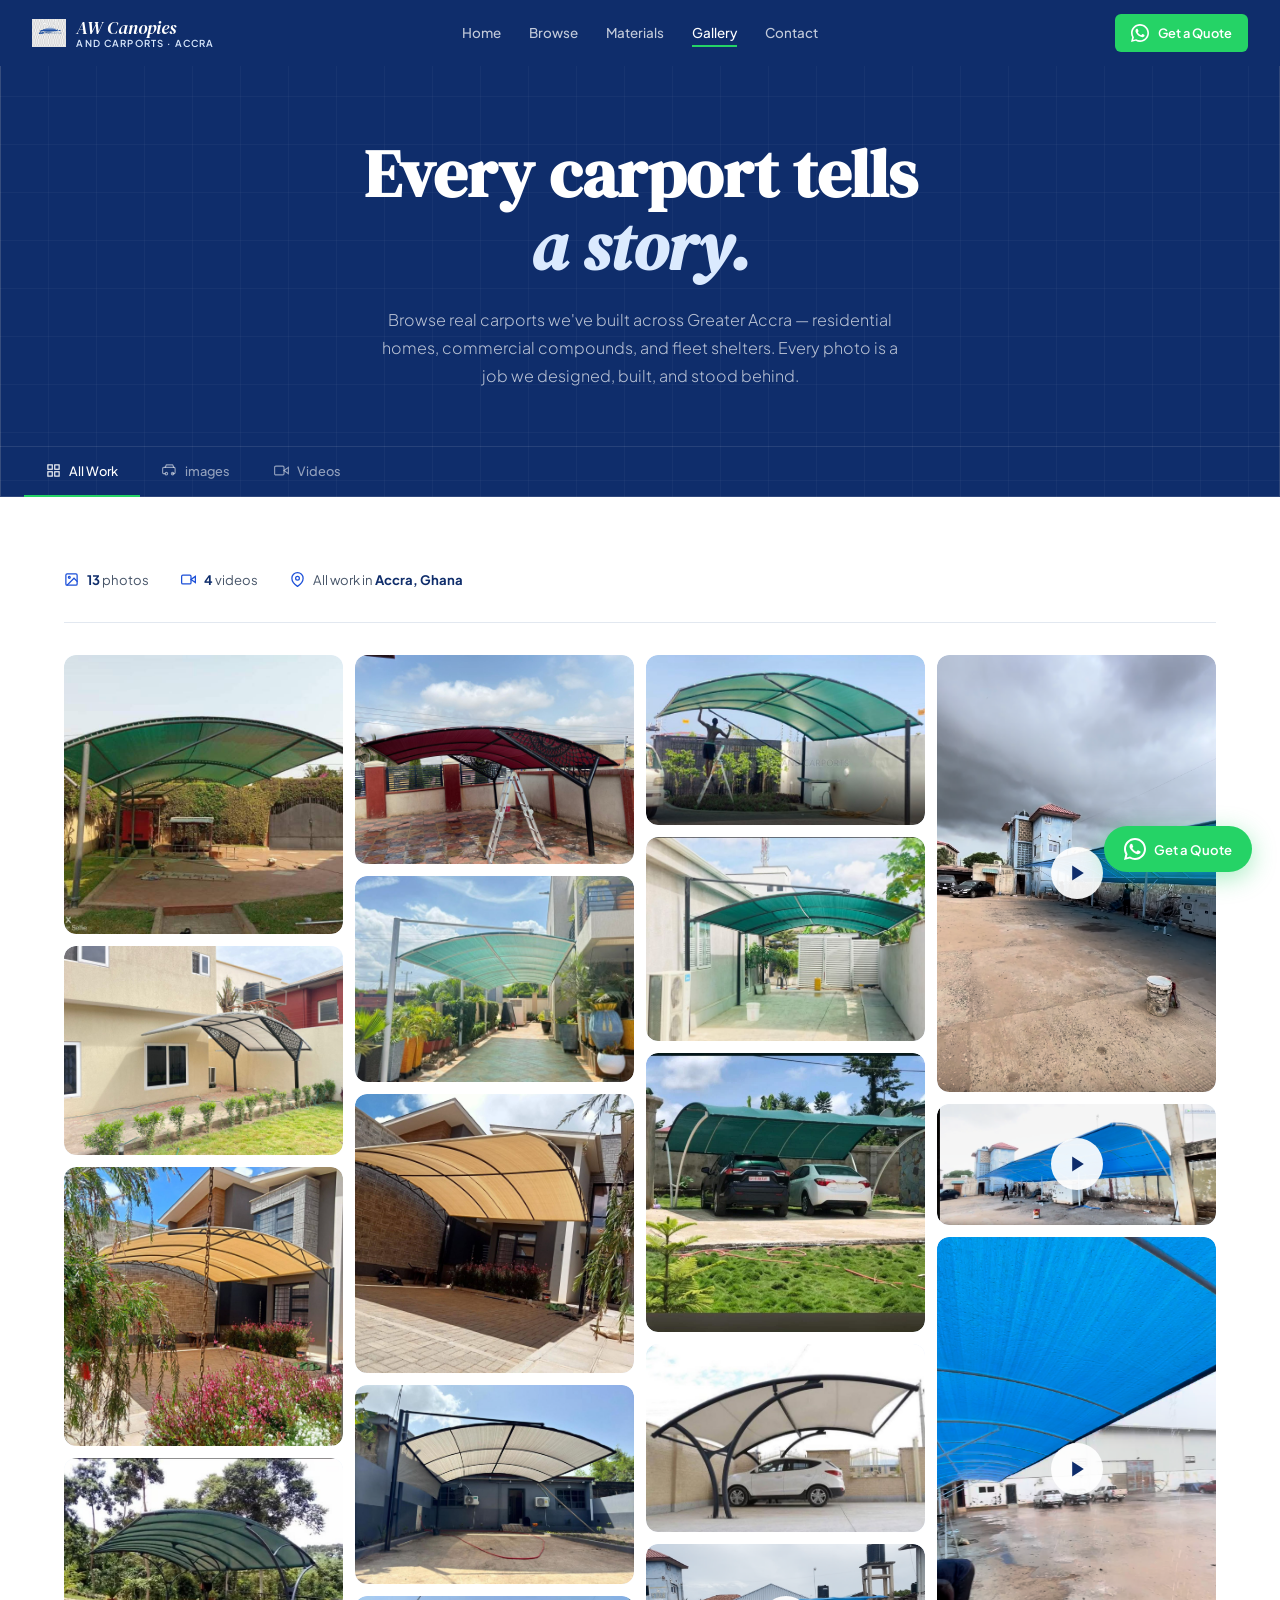
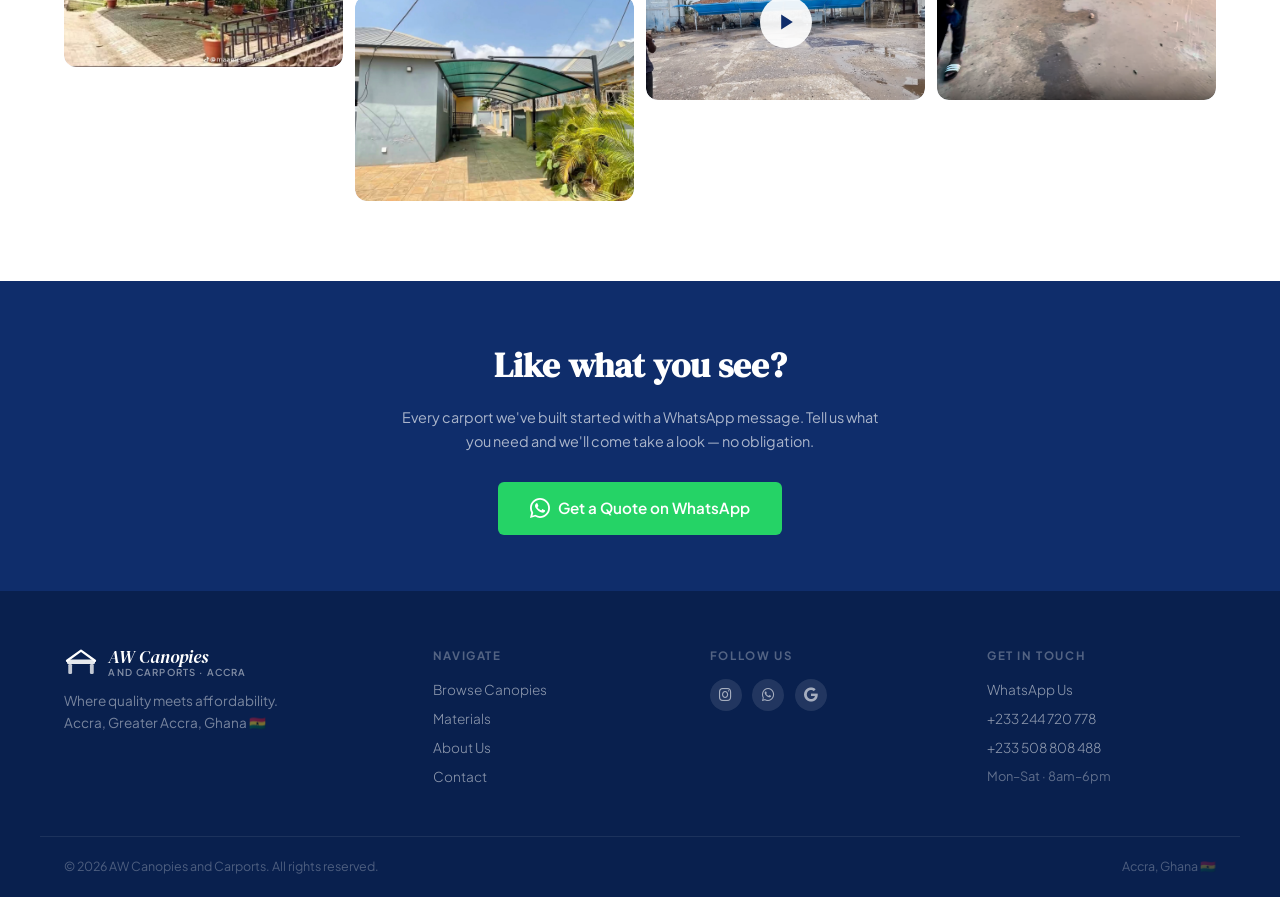
==== gallery.html @ a44bf331 "complete" ====
<!DOCTYPE html>
<html lang="en">
<head>
  <meta charset="UTF-8"/>
  <meta name="viewport" content="width=device-width, initial-scale=1.0"/>
  <title>Our Work — Bigman Carport Gallery | Accra, Ghana</title>
  <meta name="description" content="See carports we've built across Accra and Greater Accra. Photos and videos of our work — residential, commercial, single to fleet."/>
  <link rel="preconnect" href="https://fonts.googleapis.com"/>
  <link href="https://fonts.googleapis.com/css2?family=DM+Serif+Display:ital@0;1&family=Plus+Jakarta+Sans:wght@300;400;500;600;700&display=swap" rel="stylesheet"/>
  <link rel="stylesheet" href="gallery.css"/>
  <link rel="stylesheet" href="style.css"/>
  <link rel="stylesheet" href="https://cdnjs.cloudflare.com/ajax/libs/font-awesome/6.4.0/css/all.min.css"/>
</head>
<body>

<!-- ====================================================
  HERO
===================================================== -->
<header class="site-header" id="siteHeader">
  <!-- Full-width inner — no container class so nav can be truly centred -->
  <div class="header-inner">

    <!-- LEFT: Logo -->
    <a href="index.html" class="logo">
      <img class="logo-mark" src="images/logo.png" alt="AW Canopies and Carports">
      <div class="logo-words">
        <span class="logo-big">AW Canopies</span>
        <span class="logo-small">and Carports · Accra</span>
      </div>
    </a>

    <!-- CENTER: Nav links -->
    <nav class="main-nav" id="mainNav">
      <a href="index.html">Home</a>
      <a href="index.html#browse">Browse</a>
      <a href="index.html#materials">Materials</a>
      <a href="gallery.html" class="active">Gallery</a>
      <a href="index.html#contact">Contact</a>
    </nav>

    <!-- RIGHT: WhatsApp CTA + hamburger -->
    <div class="header-right">
      <a class="wa-btn wa-btn--sm"
         href="https://wa.me/233244720778?text=Hi%2C+I%27m+interested+in+a+canopy+or+carport.+Can+you+help+me+with+a+quote%3F"
         target="_blank" rel="noopener">
        <svg viewBox="0 0 24 24" fill="currentColor"><path d="M17.472 14.382c-.297-.149-1.758-.867-2.03-.967-.273-.099-.471-.148-.67.15-.197.297-.767.966-.94 1.164-.173.199-.347.223-.644.075-.297-.15-1.255-.463-2.39-1.475-.883-.788-1.48-1.761-1.653-2.059-.173-.297-.018-.458.13-.606.134-.133.298-.347.446-.52.149-.174.198-.298.298-.497.099-.198.05-.371-.025-.52-.075-.149-.669-1.612-.916-2.207-.242-.579-.487-.5-.669-.51-.173-.008-.371-.01-.57-.01-.198 0-.52.074-.792.372-.272.297-1.04 1.016-1.04 2.479 0 1.462 1.065 2.875 1.213 3.074.149.198 2.096 3.2 5.077 4.487.709.306 1.262.489 1.694.625.712.227 1.36.195 1.871.118.571-.085 1.758-.719 2.006-1.413.248-.694.248-1.289.173-1.413-.074-.124-.272-.198-.57-.347z"/><path d="M11.999 0C5.373 0 0 5.373 0 12c0 2.116.553 4.103 1.519 5.831L.017 23.949l6.256-1.641A11.945 11.945 0 0012 24c6.627 0 12-5.373 12-12S18.627 0 11.999 0zm.001 21.818a9.823 9.823 0 01-5.011-1.369l-.36-.214-3.714.975.99-3.617-.234-.371A9.818 9.818 0 012.182 12c0-5.418 4.4-9.818 9.818-9.818 5.419 0 9.818 4.4 9.818 9.818 0 5.419-4.399 9.818-9.818 9.818z"/></svg>
        Get a Quote
      </a>
      <button class="hamburger" id="hamburger" aria-label="Menu">
        <span></span><span></span><span></span>
      </button>
    </div>
  </div>

  <!-- Mobile nav drawer -->
  <nav class="mobile-nav" id="mobileNav">
    <a href="index.html">Home</a>
    <a href="index.html#browse">Browse</a>
    <a href="index.html#materials">Materials</a>
    <a href="gallery.html">Gallery</a>
    <a href="index.html#contact">Contact</a>
  </nav>
</header>

<!-- MOBILE NAV -->
<nav class="mobile-nav" id="mobileNav">
  <a href="index.html">Home</a>
  <a href="index.html#browse">Browse Carports</a>
  <a href="index.html#materials">Materials</a>
  <a href="gallery.html" class="active">Gallery</a>
  <a href="index.html#contact">Contact</a>
</nav>

<!-- ── HERO ── -->
<section class="gallery-hero">
  <div class="hero-bg-img">
    <img src="https://images.unsplash.com/photo-1471174107790-a2ac65dbf9e2?w=1600&q=60" alt="" aria-hidden="true" loading="eager"/>
  </div>
  <div class="hero-bg-grid"></div>
  <div class="hero-content">
    <h1 class="hero-title">Every carport tells<br/><em>a story.</em></h1>
    <p class="hero-sub">Browse real carports we've built across Greater Accra — residential homes, commercial compounds, and fleet shelters. Every photo is a job we designed, built, and stood behind.</p>
  </div>

  <!-- Category filter tabs -->
  <div class="category-bar">
    <div class="category-bar-inner">
      <button class="cat-btn active" data-cat="all">
        <svg viewBox="0 0 24 24" fill="none" stroke="currentColor" stroke-width="1.8" stroke-linecap="round"><rect x="3" y="3" width="7" height="7"/><rect x="14" y="3" width="7" height="7"/><rect x="3" y="14" width="7" height="7"/><rect x="14" y="14" width="7" height="7"/></svg>
        All Work
      </button>
      <button class="cat-btn" data-cat="images">
        <svg viewBox="0 0 24 24" fill="none" stroke="currentColor" stroke-width="1.8" stroke-linecap="round"><path d="M5 17H3a2 2 0 01-2-2V9a2 2 0 012-2h16a2 2 0 012 2v6a2 2 0 01-2 2h-2"/><circle cx="7" cy="17" r="2"/><circle cx="17" cy="17" r="2"/><path d="M5 7l2-4h10l2 4"/></svg>
        images
      </button>
      <button class="cat-btn" data-cat="video">
        <svg viewBox="0 0 24 24" fill="none" stroke="currentColor" stroke-width="1.8" stroke-linecap="round"><polygon points="23 7 16 12 23 17 23 7"/><rect x="1" y="5" width="15" height="14" rx="2"/></svg>
        Videos
      </button>
      
    </div>
  </div>
</section>

<!-- ── GALLERY SECTION ── -->
<section class="gallery-section">
  <div class="container">

    <div class="gallery-stats">
      <div class="gstat">
        <svg viewBox="0 0 24 24" fill="none" stroke="currentColor" stroke-width="2" stroke-linecap="round"><rect x="3" y="3" width="18" height="18" rx="2"/><circle cx="8.5" cy="8.5" r="1.5"/><polyline points="21 15 16 10 5 21"/></svg>
        <span><strong id="photoCount">0</strong> photos</span>
      </div>
      <div class="gstat">
        <svg viewBox="0 0 24 24" fill="none" stroke="currentColor" stroke-width="2" stroke-linecap="round"><polygon points="23 7 16 12 23 17 23 7"/><rect x="1" y="5" width="15" height="14" rx="2"/></svg>
        <span><strong id="videoCount">0</strong> videos</span>
      </div>
      <div class="gstat">
        <svg viewBox="0 0 24 24" fill="none" stroke="currentColor" stroke-width="2" stroke-linecap="round"><path d="M21 10c0 7-9 13-9 13s-9-6-9-13a9 9 0 0118 0z"/><circle cx="12" cy="10" r="3"/></svg>
        <span>All work in <strong>Accra, Ghana</strong></span>
      </div>
      <span id="filterLabel" class="filter-label"></span>
    </div>

    <!-- MASONRY GRID -->
    <div class="masonry-grid" id="masonryGrid"></div>

    <!-- Empty state -->
    <div class="upload-placeholder" id="emptyState">
      <svg viewBox="0 0 64 64" fill="none"><rect x="8" y="12" width="48" height="40" rx="6" stroke="currentColor" stroke-width="2.5"/><circle cx="22" cy="26" r="4" stroke="currentColor" stroke-width="2"/><path d="M8 44l12-10 8 7 8-8 20 16" stroke="currentColor" stroke-width="2.5" stroke-linecap="round" stroke-linejoin="round"/></svg>
      <h3>No items in this category yet</h3>
      <p>Photos and videos will appear here once uploaded. Contact us on WhatsApp to see more of our work.</p>
      <a class="wa-btn" href="https://wa.me/233000000000" target="_blank">Chat on WhatsApp</a>
    </div>

  </div>
</section>

<!-- ── CTA ── -->
<div class="gallery-cta">
  <h2>Like what you see?</h2>
  <p>Every carport we've built started with a WhatsApp message. Tell us what you need and we'll come take a look — no obligation.</p>
  <a class="wa-btn-lg"
     href="https://wa.me/233000000000?text=Hi%2C+I%20saw+your+gallery+and+I%27m+interested+in+a+carport.+Can+you+help%3F"
     target="_blank" rel="noopener">
    <svg viewBox="0 0 24 24" fill="currentColor"><path d="M17.472 14.382c-.297-.149-1.758-.867-2.03-.967-.273-.099-.471-.148-.67.15-.197.297-.767.966-.94 1.164-.173.199-.347.223-.644.075-.297-.15-1.255-.463-2.39-1.475-.883-.788-1.48-1.761-1.653-2.059-.173-.297-.018-.458.13-.606.134-.133.298-.347.446-.52.149-.174.198-.298.298-.497.099-.198.05-.371-.025-.52-.075-.149-.669-1.612-.916-2.207-.242-.579-.487-.5-.669-.51-.173-.008-.371-.01-.57-.01-.198 0-.52.074-.792.372-.272.297-1.04 1.016-1.04 2.479 0 1.462 1.065 2.875 1.213 3.074.149.198 2.096 3.2 5.077 4.487.709.306 1.262.489 1.694.625.712.227 1.36.195 1.871.118.571-.085 1.758-.719 2.006-1.413.248-.694.248-1.289.173-1.413-.074-.124-.272-.198-.57-.347z"/><path d="M11.999 0C5.373 0 0 5.373 0 12c0 2.116.553 4.103 1.519 5.831L.017 23.949l6.256-1.641A11.945 11.945 0 0012 24c6.627 0 12-5.373 12-12S18.627 0 11.999 0zm.001 21.818a9.823 9.823 0 01-5.011-1.369l-.36-.214-3.714.975.99-3.617-.234-.371A9.818 9.818 0 012.182 12c0-5.418 4.4-9.818 9.818-9.818 5.419 0 9.818 4.4 9.818 9.818 0 5.419-4.399 9.818-9.818 9.818z"/></svg>
    Get a Quote on WhatsApp
  </a>
</div>

<!-- ====================================================
  FOOTER
===================================================== -->
<footer class="site-footer">
  <div class="container footer-grid">
    <div class="footer-brand">
      <a href="#" class="logo logo--footer">
        <svg class="logo-mark" viewBox="0 0 52 44" fill="none">
          <path d="M4 20L26 4L48 20" stroke="white" stroke-width="3.5" stroke-linecap="round" stroke-linejoin="round"/>
          <rect x="4" y="18" width="44" height="7" rx="2" fill="white" opacity="0.9"/>
          <rect x="6" y="25" width="6" height="16" rx="2" fill="white" opacity="0.75"/>
          <rect x="40" y="25" width="6" height="16" rx="2" fill="white" opacity="0.75"/>
        </svg>
        <div class="logo-words"><span class="logo-big">AW Canopies</span><span class="logo-small">and Carports · Accra</span></div>
      </a>
      <p>Where quality meets affordability.<br/>Accra, Greater Accra, Ghana 🇬🇭</p>
    </div>
    <div class="footer-links">
      <h4>Navigate</h4>
      <a href="index.html#browse">Browse Canopies</a>
      <a href="index.html#materials">Materials</a>
      <a href="index.html#about">About Us</a>
      <a href="index.html#contact">Contact</a>
    </div>
    <div class="footer-links">
      <h4>Follow Us</h4>
      <div class="social-icons">
        <a href="https://www.instagram.com/aw_carports_canopies" target="_blank" title="Instagram"><i class="fab fa-instagram"></i></a>
        <a href="https://wa.me/233244720778" target="_blank" title="WhatsApp"><i class="fab fa-whatsapp"></i></a>
        <a href="https://www.google.com/search?q=AW+Canopies+and+Carports" target="_blank" title="Google Listings"><i class="fab fa-google"></i></a>
      </div>
    </div>
    <div class="footer-links">
      <h4>Get In Touch</h4>
      <a href="https://wa.me/233244720778" target="_blank">WhatsApp Us</a>
      <a href="tel:+233244720778">+233 244 720 778</a>
      <a href="tel:+233508808488">+233 508 808 488</a>
      <span style="color:rgba(255,255,255,.35);font-size:.8rem;">Mon–Sat · 8am–6pm</span>
    </div>
  </div>
  <div class="footer-bottom">
    <div class="container">
      <span>&copy; <span id="fyear"></span> AW Canopies and Carports. All rights reserved.</span>
      <span>Accra, Ghana 🇬🇭</span>
    </div>
  </div>
</footer>

<!-- ── FLOATING WA ── -->
<a class="float-wa"
   href="https://wa.me/233000000000?text=Hi%2C+I%27m+interested+in+a+carport.+Can+you+help+me+with+a+quote%3F"
   target="_blank" rel="noopener" aria-label="Chat on WhatsApp">
  <svg viewBox="0 0 24 24" fill="currentColor"><path d="M17.472 14.382c-.297-.149-1.758-.867-2.03-.967-.273-.099-.471-.148-.67.15-.197.297-.767.966-.94 1.164-.173.199-.347.223-.644.075-.297-.15-1.255-.463-2.39-1.475-.883-.788-1.48-1.761-1.653-2.059-.173-.297-.018-.458.13-.606.134-.133.298-.347.446-.52.149-.174.198-.298.298-.497.099-.198.05-.371-.025-.52-.075-.149-.669-1.612-.916-2.207-.242-.579-.487-.5-.669-.51-.173-.008-.371-.01-.57-.01-.198 0-.52.074-.792.372-.272.297-1.04 1.016-1.04 2.479 0 1.462 1.065 2.875 1.213 3.074.149.198 2.096 3.2 5.077 4.487.709.306 1.262.489 1.694.625.712.227 1.36.195 1.871.118.571-.085 1.758-.719 2.006-1.413.248-.694.248-1.289.173-1.413-.074-.124-.272-.198-.57-.347z"/><path d="M11.999 0C5.373 0 0 5.373 0 12c0 2.116.553 4.103 1.519 5.831L.017 23.949l6.256-1.641A11.945 11.945 0 0012 24c6.627 0 12-5.373 12-12S18.627 0 11.999 0zm.001 21.818a9.823 9.823 0 01-5.011-1.369l-.36-.214-3.714.975.99-3.617-.234-.371A9.818 9.818 0 012.182 12c0-5.418 4.4-9.818 9.818-9.818 5.419 0 9.818 4.4 9.818 9.818 0 5.419-4.399 9.818-9.818 9.818z"/></svg>
  <span>Get a Quote</span>
</a>

<!-- ── LIGHTBOX ── -->
<div class="lightbox" id="lightbox">
  <button class="lb-close" id="lbClose">✕</button>
  <button class="lb-prev" id="lbPrev"><svg viewBox="0 0 24 24" fill="none" stroke="currentColor" stroke-width="2.5" stroke-linecap="round"><polyline points="15 18 9 12 15 6"/></svg></button>
  <button class="lb-next" id="lbNext"><svg viewBox="0 0 24 24" fill="none" stroke="currentColor" stroke-width="2.5" stroke-linecap="round"><polyline points="9 18 15 12 9 6"/></svg></button>
  <div class="lb-inner">
    <img class="lb-media" id="lbImg" src="" alt="" style="display:none;"/>
    <video class="lb-media" id="lbVideo" controls playsinline preload="metadata" crossorigin="anonymous" style="display:none; width: 100%; height: auto; max-height: 80vh;"></video>
  </div>
  <div class="lb-caption" id="lbCaption"></div>
  <div class="lb-counter" id="lbCounter"></div>
</div>

<script src="gallery.js"></script>
</body>
</html>
---- gallery.css ----
/* ── HERO ── */
  .gallery-hero {
    position: relative; padding-top: 66px;
    background: var(--navy); overflow: hidden;
  }
  .hero-bg-img {
    position: absolute; inset: 0;
  }
  .hero-bg-img img { width: 100%; height: 100%; object-fit: cover; opacity: .18; }
  .hero-bg-grid {
    position: absolute; inset: 0;
    background-image: linear-gradient(rgba(255,255,255,.03) 1px, transparent 1px),
      linear-gradient(90deg, rgba(255,255,255,.03) 1px, transparent 1px);
    background-size: 48px 48px;
  }
  .hero-content {
    position: relative; z-index: 1;
    padding: 4.5rem 1.5rem 3.5rem;
    max-width: 1280px; margin: 0 auto;
    display: flex; flex-direction: column; align-items: center;
    text-align: center; gap: 1rem;
  }
  .hero-badge {
    display: inline-flex; align-items: center; gap: .4rem;
    font-size: .75rem; font-weight: 500; color: rgba(255,255,255,.75);
    background: rgba(255,255,255,.1); border: 1px solid rgba(255,255,255,.2);
    padding: .32rem .85rem; border-radius: 20px;
  }
  .hero-title {
    font-family: 'DM Serif Display', serif;
    font-size: clamp(2.2rem, 5vw, 3.8rem); color: #fff; line-height: 1.1;
  }
  .hero-title em { font-style: italic; color: var(--sky); }
  .hero-sub { font-size: 1rem; font-weight: 300; color: rgba(255,255,255,.7); max-width: 520px; line-height: 1.75; }

  /* Category tab bar */
  .category-bar {
    position: relative; z-index: 1;
    border-top: 1px solid rgba(255,255,255,.1);
    overflow-x: auto; scrollbar-width: none;
  }
  .category-bar::-webkit-scrollbar { display: none; }
  .category-bar-inner {
    max-width: 1280px; margin: 0 auto; padding: 0 1.5rem;
    display: flex; align-items: center; gap: 0;
    min-width: max-content;
  }
  .cat-btn {
    display: flex; align-items: center; gap: .45rem;
    padding: 1rem 1.4rem; font-size: .8rem; font-weight: 500;
    color: rgba(255,255,255,.55); background: none; border: none;
    border-bottom: 2px solid transparent;
    white-space: nowrap; transition: all .2s;
  }
  .cat-btn svg { width: 15px; height: 15px; flex-shrink: 0; }
  .cat-btn:hover { color: rgba(255,255,255,.85); }
  .cat-btn.active { color: #fff; border-bottom-color: var(--wa); }

  /* ── GALLERY SECTION ── */
  .gallery-section { padding: 3rem 0 5rem; }

  /* Stats row */
  .gallery-stats {
    display: flex; align-items: center; gap: 2rem;
    padding: 1.5rem 0 2rem; border-bottom: 1px solid var(--bdr);
    margin-bottom: 2rem; flex-wrap: wrap;
  }
  .gstat { display: flex; align-items: center; gap: .5rem; font-size: .82rem; color: var(--mid); }
  .gstat svg { width: 15px; height: 15px; flex-shrink: 0; color: var(--blue); }
  .gstat strong { font-weight: 700; color: var(--navy); }

  /* Upload / empty message (client placeholder) */
  .upload-placeholder {
    display: none; /* hidden by default — shown if no items in a category */
    flex-direction: column; align-items: center; text-align: center;
    padding: 4rem 2rem; gap: 1rem;
  }
  .upload-placeholder.visible { display: flex; }
  .upload-placeholder svg { width: 64px; height: 64px; color: var(--sky); }
  .upload-placeholder h3 { font-family: 'DM Serif Display', serif; font-size: 1.4rem; color: var(--navy); }
  .upload-placeholder p { font-size: .9rem; color: var(--mid); max-width: 360px; line-height: 1.7; }

  /* ── MASONRY GRID ── */
  .masonry-grid {
    columns: 4; column-gap: 12px;
    transition: all .3s;
  }
  .masonry-item {
    break-inside: avoid; margin-bottom: 12px;
    position: relative; overflow: hidden;
    border-radius: var(--r12);
    cursor: pointer;
    background: var(--skylt);
  }
  .masonry-item img, .masonry-item video {
    width: 100%; height: auto; display: block;
    transition: transform .5s cubic-bezier(.4,0,.2,1);
  }
  .masonry-item:hover img, .masonry-item:hover video { transform: scale(1.04); }

  /* Item overlay */
  .item-overlay {
    position: absolute; inset: 0;
    background: linear-gradient(to top, rgba(15,45,107,.75) 0%, transparent 50%);
    opacity: 0; transition: opacity .3s;
    display: flex; align-items: flex-end; padding: 1rem;
  }
  .masonry-item:hover .item-overlay { opacity: 1; }
  .item-meta { display: flex; flex-direction: column; gap: .2rem; }
  .item-caption { font-size: .8rem; font-weight: 600; color: #fff; line-height: 1.3; }
  .item-cat-tag {
    display: inline-flex; align-items: center; gap: .3rem;
    font-size: .65rem; font-weight: 600; color: rgba(255,255,255,.8);
    background: rgba(255,255,255,.15); padding: .15rem .5rem; border-radius: 20px;
    width: fit-content;
  }

  /* Video play button */
  .play-btn {
    position: absolute; top: 50%; left: 50%; transform: translate(-50%,-50%);
    width: 52px; height: 52px;
    background: rgba(255,255,255,.92); border-radius: 50%;
    display: flex; align-items: center; justify-content: center;
    transition: transform .2s, background .2s;
    pointer-events: none;
  }
  .play-btn svg { width: 20px; height: 20px; margin-left: 3px; }
  .masonry-item:hover .play-btn { transform: translate(-50%,-50%) scale(1.1); background: #fff; }

  /* ── LIGHTBOX ── */
  .lightbox {
    position: fixed; inset: 0; z-index: 999;
    background: rgba(0,0,0,.95);
    display: flex; align-items: center; justify-content: center;
    opacity: 0; visibility: hidden; transition: all .3s;
    padding: 1rem;
  }
  .lightbox.open { opacity: 1; visibility: visible; }
  .lb-inner {
    position: relative; max-width: 90vw; max-height: 90vh;
    display: flex; align-items: center; justify-content: center;
  }
  .lb-media {
    max-width: 100%; max-height: 86vh;
    border-radius: var(--r12);
    object-fit: contain;
    transition: opacity .3s;
  }
  video.lb-media { width: 100%; height: auto; display: block !important; }
  .lb-close {
    position: fixed; top: 1.25rem; right: 1.25rem;
    width: 42px; height: 42px; border-radius: 50%;
    background: rgba(255,255,255,.12); border: 1px solid rgba(255,255,255,.2);
    color: #fff; font-size: 1.1rem;
    display: flex; align-items: center; justify-content: center;
    transition: background .2s;
  }
  .lb-close:hover { background: rgba(255,255,255,.22); }
  .lb-prev, .lb-next {
    position: fixed; top: 50%; transform: translateY(-50%);
    width: 44px; height: 44px; border-radius: 50%;
    background: rgba(255,255,255,.12); border: 1px solid rgba(255,255,255,.2);
    color: #fff; display: flex; align-items: center; justify-content: center;
    transition: background .2s; z-index: 1000;
  }
  .lb-prev { left: 1rem; }
  .lb-next { right: 1rem; }
  .lb-prev:hover, .lb-next:hover { background: rgba(255,255,255,.25); }
  .lb-prev svg, .lb-next svg { width: 20px; height: 20px; }
  .lb-caption {
    position: fixed; bottom: 1.25rem; left: 50%; transform: translateX(-50%);
    background: rgba(0,0,0,.6); backdrop-filter: blur(8px);
    color: #fff; font-size: .82rem; font-weight: 400;
    padding: .5rem 1.25rem; border-radius: 20px;
    max-width: 90vw; text-align: center;
    white-space: nowrap; overflow: hidden; text-overflow: ellipsis;
  }
  .lb-counter {
    position: fixed; top: 1.25rem; left: 50%; transform: translateX(-50%);
    background: rgba(0,0,0,.5); color: rgba(255,255,255,.7);
    font-size: .75rem; font-weight: 500; padding: .35rem .9rem; border-radius: 20px;
  }

  /* ── CTA STRIP ── */
  .gallery-cta {
    background: var(--navy); padding: 3.5rem 1.5rem;
    text-align: center;
  }
  .gallery-cta h2 {
    font-family: 'DM Serif Display', serif;
    font-size: clamp(1.6rem, 3vw, 2.2rem); color: #fff; margin-bottom: .75rem;
  }
  .gallery-cta p { font-size: .9rem; color: rgba(255,255,255,.65); margin-bottom: 1.75rem; line-height: 1.7; max-width: 480px; margin-left: auto; margin-right: auto; }
  .wa-btn-lg {
    display: inline-flex; align-items: center; gap: .55rem;
    padding: .9rem 2rem; background: var(--wa); color: #fff;
    font-size: .95rem; font-weight: 600; border-radius: var(--r6);
    transition: all .2s;
  }
  .wa-btn-lg svg { width: 20px; height: 20px; }
  .wa-btn-lg:hover { background: var(--wa2); transform: translateY(-1px); box-shadow: 0 6px 20px rgba(37,211,102,.4); }

  /* ── FLOATING WA ── */
  .float-wa {
    position: fixed; bottom: 1.75rem; right: 1.75rem; z-index: 190;
    display: flex; align-items: center; gap: .5rem;
    background: var(--wa); color: #fff; padding: .75rem 1.25rem;
    border-radius: 30px; font-size: .82rem; font-weight: 600;
    box-shadow: 0 6px 24px rgba(37,211,102,.4); transition: all .2s;
  }
  .float-wa svg { width: 22px; height: 22px; flex-shrink: 0; }
  .float-wa:hover { background: var(--wa2); transform: translateY(-2px); }

  /* ── RESPONSIVE ── */
  @media (max-width: 1100px) { .masonry-grid { columns: 3; } }
  @media (max-width: 900px) {
    .g-nav { display: none; }
    .hamburger { display: flex; }
    .masonry-grid { columns: 2; }
    .lb-prev { left: .5rem; }
    .lb-next { right: .5rem; }
  }
  @media (max-width: 500px) {
    .masonry-grid { columns: 1; }
    .float-wa span { display: none; }
    .float-wa { border-radius: 50%; padding: .9rem; }
    .float-wa svg { width: 26px; height: 26px; }
    .lb-media { max-height: 80vh; }
    .lb-inner { width: 100%; max-width: 100%; }
    video.lb-media { width: 100%; height: auto; }
  }

/* ── MISSING CLASSES (moved from inline styles) ── */
.header-right {
  display: flex; align-items: center; gap: .75rem; flex-shrink: 0;
}
.filter-label {
  margin-left: auto; font-size: .78rem; color: var(--light);
}
.footer-back {
  font-size: .78rem; color: rgba(255,255,255,.4);
  transition: color .2s; text-decoration: none;
}
.footer-back:hover { color: rgba(255,255,255,.7); }
---- style.css ----
/* ============================================
   BIGMAN CARPORT — style.css
   Blue & White · Professional · Human
   ============================================ */

*, *::before, *::after { box-sizing: border-box; margin: 0; padding: 0; }
html { scroll-behavior: smooth; font-size: 16px; }
body {
  font-family: 'Plus Jakarta Sans', sans-serif;
  background: #fff;
  color: #1e293b;
  line-height: 1.6;
  -webkit-font-smoothing: antialiased;
  overflow-x: hidden;
}
img { max-width: 100%; display: block; }
a { text-decoration: none; color: inherit; }
button { cursor: pointer; font-family: inherit; }

:root {
  --navy:   #0F2D6B;
  --blue:   #1B4FD8;
  --blue2:  #2563EB;
  --sky:    #DBEAFE;
  --skylt:  #EFF6FF;
  --white:  #ffffff;
  --slate:  #1e293b;
  --mid:    #475569;
  --light:  #94a3b8;
  --bdr:    #e2e8f0;
  --wa:     #25D366;
  --wa2:    #1da851;
  --r6:     6px;
  --r12:    12px;
  --r20:    20px;
  --sh:     0 4px 16px rgba(15,45,107,.10);
  --shlg:   0 12px 40px rgba(15,45,107,.14);
}

.container { width: 100%; max-width: 1200px; margin: 0 auto; padding: 0 1.5rem; overflow: hidden; }

/* ─── SECTION HEADERS ─────────────────── */
.sec-head { text-align: center; max-width: 680px; margin: 0 auto 3rem; }
.sec-title {
  font-family: 'DM Serif Display', serif;
  font-size: clamp(1.8rem, 3.5vw, 2.6rem);
  color: var(--navy); line-height: 1.15; margin-bottom: .75rem;
}
.sec-desc { font-size: .95rem; font-weight: 300; color: var(--mid); line-height: 1.75; }
.eyebrow {
  display: inline-block; font-size: .75rem; font-weight: 700;
  letter-spacing: .12em; text-transform: uppercase;
  color: var(--blue); margin-bottom: .75rem;
}

/* ─── BUTTONS ─────────────────────────── */
.wa-btn {
  display: inline-flex; align-items: center; gap: .55rem;
  padding: .75rem 1.4rem; background: var(--wa); color: #fff;
  font-size: .85rem; font-weight: 600; border-radius: var(--r6);
  border: none; transition: all .2s; white-space: nowrap; cursor: pointer;
}
.wa-btn svg { width: 18px; height: 18px; flex-shrink: 0; }
.wa-btn:hover { background: var(--wa2); transform: translateY(-1px); box-shadow: 0 6px 20px rgba(37,211,102,.35); }
.wa-btn--sm { padding: .55rem 1rem; font-size: .8rem; }
.wa-btn--lg { padding: .9rem 1.75rem; font-size: .95rem; }
.wa-btn--xl { padding: 1.1rem 2.25rem; font-size: 1rem; }
.btn-ghost {
  display: inline-flex; align-items: center; gap: .4rem;
  padding: .75rem 1.4rem; background: rgba(255,255,255,.12);
  color: #fff; font-size: .85rem; font-weight: 600;
  border: 1.5px solid rgba(255,255,255,.4); border-radius: var(--r6);
  transition: all .2s;
}
.btn-ghost:hover { background: rgba(255,255,255,.22); }
.btn-outline {
  display: inline-flex; align-items: center; gap: .4rem;
  padding: .65rem 1.25rem; background: transparent;
  color: var(--navy); font-size: .85rem; font-weight: 600;
  border: 1.5px solid var(--navy); border-radius: var(--r6); transition: all .2s;
}
.btn-outline:hover { background: var(--navy); color: #fff; }

/* ─── HEADER ──────────────────────────── */
.site-header {
  position: fixed; top: 0; left: 0; right: 0; z-index: 200;
  background: var(--navy); transition: box-shadow .3s;
}
.site-header.scrolled { box-shadow: 0 2px 20px rgba(15,45,107,.35); }

/* Header inner: logo | nav (absolutely centred) | right */
.header-inner {
  position: relative;
  display: flex; align-items: center; height: 66px;
  padding: 0 2rem; gap: 1rem;
}

/* Logo */
.logo { display: flex; align-items: center; gap: .65rem; flex-shrink: 0; z-index: 2; }
.logo-mark { width: 34px; height: 28px; flex-shrink: 0; }
.logo-words { display: flex; flex-direction: column; line-height: 1.1; }
.logo-big {
  font-family: 'DM Serif Display', serif; font-size: 1.15rem;
  font-style: italic; color: #fff;
}
.logo-small { font-size: .6rem; font-weight: 600; letter-spacing: .12em; text-transform: uppercase; color: var(--sky); }
.logo--footer .logo-big { color: #fff; }
.logo--footer .logo-small { color: rgba(255,255,255,.5); }

/* Nav — centred absolutely so it doesn't shift with logo width */
.main-nav {
  position: absolute; left: 50%; transform: translateX(-50%);
  display: flex; align-items: center; gap: 1.75rem;
}
.main-nav a {
  font-size: .84rem; font-weight: 500; color: rgba(255,255,255,.75);
  position: relative; transition: color .2s; white-space: nowrap;
}
.main-nav a::after {
  content: ''; position: absolute; bottom: -3px; left: 0; right: 0;
  height: 2px; background: var(--wa); transform: scaleX(0); transition: transform .2s;
}
.main-nav a:hover,
.main-nav a.active { color: #fff; }
.main-nav a:hover::after,
.main-nav a.active::after { transform: scaleX(1); }

/* Mobile nav drawer */
.mobile-nav {
  display: none; flex-direction: column;
  background: var(--navy); border-top: 1px solid rgba(255,255,255,.08);
}
.mobile-nav.open { display: flex; }
.mobile-nav a {
  padding: .9rem 1.5rem; font-size: .9rem;
  color: rgba(255,255,255,.75);
  border-bottom: 1px solid rgba(255,255,255,.06);
  transition: color .2s, background .2s;
}
.mobile-nav a:hover { color: #fff; background: rgba(255,255,255,.05); }
.mobile-nav a.active { color: #fff; }

/* Header right */
.header-right { display: flex; align-items: center; gap: .75rem; flex-shrink: 0; margin-left: auto; z-index: 2; }
.hamburger {
  display: none; flex-direction: column; justify-content: center;
  align-items: center; gap: 5px; width: 36px; height: 36px;
  background: rgba(255,255,255,.1); border: 1px solid rgba(255,255,255,.2);
  border-radius: var(--r6); padding: 6px;
}
.hamburger span {
  display: block; width: 18px; height: 1.5px;
  background: #fff; border-radius: 2px; transition: all .25s;
}
.hamburger.open span:nth-child(1) { transform: translateY(6.5px) rotate(45deg); }
.hamburger.open span:nth-child(2) { opacity: 0; }
.hamburger.open span:nth-child(3) { transform: translateY(-6.5px) rotate(-45deg); }

/* ─── HERO ────────────────────────────── */
.hero {
  position: relative; ;
  display: flex; align-items: center;
  padding-top: 66px; overflow: hidden;
}
.hero-bg { position: absolute; inset: 0; }
.hero-bg img { width: 100%; height: 100%; object-fit: cover; object-position: center; }
.hero-overlay {
  position: absolute; inset: 0;
  background: linear-gradient(120deg, rgba(15,45,107,.88) 40%, rgba(15,45,107,.5) 100%);
}
.hero-inner { position: relative; z-index: 1; padding: 5rem 1.5rem; }
.hero-content { max-width: 620px; display: flex; flex-direction: column; gap: 1.4rem; }
.hero-title {
  font-family: 'DM Serif Display', serif;
  font-size: clamp(2.5rem, 5.5vw, 4.2rem);
  color: #fff; line-height: 1.08;
}
.hero-title em { font-style: italic; color: var(--sky); }
.hero-desc { font-size: 1.05rem; font-weight: 300; color: rgba(255,255,255,.8); line-height: 1.75; }
.hero-btns { display: flex; gap: 1rem; flex-wrap: wrap; }
.hero-stats {
  display: flex; align-items: center; gap: 1.5rem;
  padding-top: 1.5rem; border-top: 1px solid rgba(255,255,255,.15); flex-wrap: wrap;
}
.hstat { display: flex; flex-direction: column; gap: 1px; }
.hstat strong { font-size: 1.5rem; font-weight: 700; color: #fff; line-height: 1; }
.hstat span { font-size: .73rem; font-weight: 400; color: rgba(255,255,255,.55); }
.hstat-divider { width: 1px; height: 36px; background: rgba(255,255,255,.15); }

/* ─── BROWSE SECTION ──────────────────── */
.browse-section { padding: 5.5rem 0; background: var(--skylt); }

/* Search row */
.search-row {
  display: flex; align-items: center; gap: 1rem;
  margin-bottom: 2rem; flex-wrap: wrap;
}
.search-box {
  flex: 1; min-width: 240px;
  display: flex; align-items: center; gap: .65rem;
  background: #fff; border: 1.5px solid var(--bdr);
  border-radius: var(--r12); padding: .7rem 1rem;
  transition: border-color .2s, box-shadow .2s;
}
.search-box:focus-within { border-color: var(--blue); box-shadow: 0 0 0 3px rgba(27,79,216,.08); }
.search-box svg { width: 18px; height: 18px; color: var(--light); flex-shrink: 0; }
.search-inp {
  flex: 1; border: none; background: transparent;
  font-family: inherit; font-size: .9rem; color: var(--slate); outline: none;
}
.search-inp::placeholder { color: var(--light); }
.search-x {
  background: none; border: none; font-size: .8rem;
  color: var(--light); padding: 2px 4px; border-radius: 4px; transition: color .2s;
}
.search-x:hover { color: var(--slate); }

/* Car finder */
.car-finder { display: flex; align-items: center; gap: .6rem; flex-shrink: 0; }
.car-finder label {
  display: flex; align-items: center; gap: .35rem;
  font-size: .82rem; font-weight: 600; color: var(--navy); white-space: nowrap;
}
.car-finder label svg { width: 16px; height: 16px; flex-shrink: 0; }
.car-finder select {
  font-family: inherit; font-size: .85rem; color: var(--slate);
  background: #fff; border: 1.5px solid var(--bdr);
  border-radius: var(--r6); padding: .65rem 2.5rem .65rem .9rem;
  cursor: pointer; outline: none; appearance: none;
  background-image: url("data:image/svg+xml,%3Csvg xmlns='http://www.w3.org/2000/svg' width='10' height='6'%3E%3Cpath d='M1 1l4 4 4-4' stroke='%2394a3b8' stroke-width='1.5' fill='none' stroke-linecap='round'/%3E%3C/svg%3E");
  background-repeat: no-repeat; background-position: right .75rem center;
  min-width: 200px; transition: border-color .2s;
}
.car-finder select:focus { border-color: var(--blue); }

/* Browse layout */
.browse-layout { display: grid; grid-template-columns: 270px 1fr; gap: 2rem; align-items: start; }

.sidebar-reset-bar {
  display: none;
  align-items: center; justify-content: space-between; gap: .75rem;
  background: var(--skylt); border: 1px solid var(--bdr);
  border-radius: var(--r6); padding: .65rem .9rem; margin-bottom: 1.25rem;
}
.sidebar-reset-bar span { font-size: .78rem; font-weight: 400; color: var(--mid); }
.sidebar-reset-full {
  font-size: .75rem; font-weight: 700; color: #fff;
  background: var(--navy); border: none; border-radius: var(--r6);
  padding: .35rem .85rem; white-space: nowrap; transition: background .2s;
}
.sidebar-reset-full:hover { background: var(--blue); }

/* ─── SIDEBAR ─────────────────────────── */
.filter-sidebar {
  background: #fff; border: 1px solid var(--bdr);
  border-radius: var(--r12); padding: 1.5rem;
  position: sticky; top: 82px;
}
.sidebar-top {
  display: flex; align-items: center; justify-content: space-between;
  padding-bottom: 1rem; border-bottom: 1px solid var(--bdr); margin-bottom: 1.25rem;
}
.sidebar-top h3 { font-size: .9rem; font-weight: 700; color: var(--navy); }
.reset-btn {
  font-size: .75rem; font-weight: 500; color: var(--blue);
  background: none; border: none; text-decoration: underline; text-underline-offset: 3px; transition: color .2s;
}
.reset-btn:hover { color: var(--navy); }
.filter-group { margin-bottom: 1.5rem; padding-bottom: 1.5rem; border-bottom: 1px solid var(--bdr); }
.filter-group:last-of-type { border-bottom: none; padding-bottom: 0; margin-bottom: 0; }
.fg-label {
  display: flex; align-items: center; gap: .4rem;
  font-size: .72rem; font-weight: 700; letter-spacing: .1em;
  text-transform: uppercase; color: var(--navy); margin-bottom: .85rem;
}
.fg-label svg { width: 14px; height: 14px; flex-shrink: 0; }

/* Capacity pills */
.cap-pills { display: flex; flex-wrap: wrap; gap: .4rem; }
.cap-pill {
  font-size: .78rem; font-weight: 500; color: var(--mid);
  background: var(--skylt); border: 1.5px solid var(--bdr);
  border-radius: 20px; padding: .32rem .9rem; transition: all .2s;
}
.cap-pill:hover { border-color: var(--blue); color: var(--blue); }
.cap-pill.active { background: var(--navy); border-color: var(--navy); color: #fff; }

/* ROOF VISUAL FILTER */
.roof-visuals { display: grid; grid-template-columns: 1fr 1fr; gap: .5rem; }
.roof-option { cursor: pointer; }
.roof-option input[type="checkbox"] { position: absolute; opacity: 0; pointer-events: none; }
.roof-card {
  border: 2px solid var(--bdr); border-radius: var(--r6);
  padding: .5rem .5rem .4rem; text-align: center;
  transition: all .2s; background: var(--skylt);
}
.roof-card svg { width: 100%; height: auto; margin-bottom: .3rem; }
.roof-card span {
  display: block; font-size: .7rem; font-weight: 600; color: var(--mid);
}
.roof-option:hover .roof-card { border-color: var(--blue); }
.roof-option input:checked + .roof-card {
  border-color: var(--navy); background: rgba(15,45,107,.05);
}
.roof-option input:checked + .roof-card span { color: var(--navy); }

/* Check list */
.check-list { display: flex; flex-direction: column; gap: .6rem; }
.chk-opt {
  display: flex; flex-direction: column;
  padding: .6rem .75rem; border: 1.5px solid var(--bdr);
  border-radius: var(--r6); cursor: pointer; transition: all .2s;
  font-size: .85rem; font-weight: 500; color: var(--slate);
  background: var(--skylt);
}
.chk-opt:has(input:checked) { border-color: var(--navy); background: rgba(15,45,107,.04); }
.chk-opt:hover { border-color: var(--blue); }
.chk-opt input[type="checkbox"] { display: none; }
.chk-opt small { font-size: .72rem; font-weight: 300; color: var(--light); margin-top: 2px; }
.chk-opt:has(input:checked) { color: var(--navy); }

.apply-btn {
  display: none; width: 100%; margin-top: 1.25rem;
  padding: .8rem; background: var(--navy); color: #fff;
  font-size: .85rem; font-weight: 600; border: none;
  border-radius: var(--r6); transition: background .2s;
}
.apply-btn:hover { background: var(--blue); }

/* ─── RESULTS ─────────────────────────── */
.results-bar {
  display: flex; align-items: center; justify-content: space-between;
  gap: 1rem; margin-bottom: 1.25rem; flex-wrap: wrap;
}
.results-count { font-size: .82rem; font-weight: 400; color: var(--mid); }
.active-chips { display: flex; flex-wrap: wrap; gap: .35rem; }
.achip {
  display: inline-flex; align-items: center; gap: .3rem;
  font-size: .72rem; font-weight: 500; color: var(--blue);
  background: rgba(27,79,216,.07); border: 1px solid rgba(27,79,216,.2);
  border-radius: 20px; padding: .2rem .6rem;
}
.achip button {
  background: none; border: none; font-size: .75rem; color: var(--blue);
  opacity: .6; padding: 0 1px; transition: opacity .2s;
}
.achip button:hover { opacity: 1; }

/* ─── CARPORT GRID ────────────────────── */
.carport-grid {
  display: grid;
  grid-template-columns: repeat(auto-fill, minmax(270px, 1fr));
  gap: 1.5rem;
}

/* ─── CARPORT CARD ────────────────────── */
.cport-card {
  background: #fff; border: 1px solid var(--bdr);
  border-radius: var(--r12); overflow: hidden;
  transition: transform .25s, box-shadow .25s;
  display: flex; flex-direction: column;
  cursor: pointer;
}
.cport-card:hover { transform: translateY(-5px); box-shadow: var(--shlg); }

.card-img-wrap {
  position: relative; width: 100%; padding-bottom: 60%;
  overflow: hidden; background: var(--skylt);
}
.card-img-wrap img {
  position: absolute; inset: 0; width: 100%; height: 100%;
  object-fit: cover; object-position: center;
  transition: transform .5s ease;
}
.cport-card:hover .card-img-wrap img { transform: scale(1.05); }

.card-cap {
  position: absolute; top: .75rem; left: .75rem;
  background: var(--navy); color: #fff;
  font-size: .7rem; font-weight: 700; padding: .28rem .7rem;
  border-radius: 20px; display: flex; align-items: center; gap: .3rem;
}
.card-cap svg { width: 11px; height: 11px; stroke: currentColor; stroke-width: 2; fill: none; }

.learn-more-btn {
  position: absolute; bottom: .75rem; right: .75rem;
  background: rgba(15,45,107,.85); color: #fff;
  font-size: .7rem; font-weight: 600; padding: .35rem .75rem;
  border-radius: 20px; border: none; letter-spacing: .04em;
  opacity: 0; transform: translateY(4px); transition: all .2s;
  backdrop-filter: blur(4px);
}
.cport-card:hover .learn-more-btn { opacity: 1; transform: translateY(0); }

.card-body-inner { padding: 1rem; flex: 1; display: flex; flex-direction: column; gap: .55rem; }
.card-size {
  font-family: 'DM Serif Display', serif;
  font-size: 1.1rem; color: var(--navy); line-height: 1.2;
}
.card-name-sub {
  font-size: .78rem; font-weight: 500; color: var(--mid);
}
.card-shortdesc {
  font-size: .82rem; font-weight: 300; color: var(--mid); line-height: 1.6; flex: 1;
}
.card-tags { display: flex; flex-wrap: wrap; gap: .3rem; margin-top: .25rem; }
.ctag {
  font-size: .68rem; font-weight: 600; padding: .18rem .55rem; border-radius: 20px;
}
.ctag--roof { background: rgba(27,79,216,.08); color: var(--blue); border: 1px solid rgba(27,79,216,.15); }
.ctag--cover { background: rgba(15,45,107,.06); color: var(--navy); border: 1px solid rgba(15,45,107,.12); }
.ctag--mat { background: rgba(37,211,102,.08); color: #15803d; border: 1px solid rgba(37,211,102,.2); }

.card-footer-inner {
  padding: .85rem 1rem; border-top: 1px solid var(--bdr);
  background: var(--skylt); display: flex; gap: .6rem;
}
.card-wa {
  display: flex; align-items: center; justify-content: center; gap: .4rem;
  flex: 1; padding: .6rem; background: var(--wa); color: #fff;
  font-size: .78rem; font-weight: 600; border: none; border-radius: var(--r6);
  transition: all .2s; text-decoration: none;
}
.card-wa:hover { background: var(--wa2); transform: translateY(-1px); }
.card-wa svg { width: 15px; height: 15px; fill: currentColor; flex-shrink: 0; }
.card-detail-btn {
  display: flex; align-items: center; justify-content: center;
  padding: .6rem .85rem; background: #fff; color: var(--navy);
  font-size: .78rem; font-weight: 600; border: 1.5px solid var(--bdr);
  border-radius: var(--r6); transition: all .2s; white-space: nowrap;
}
.card-detail-btn:hover { border-color: var(--navy); background: var(--skylt); }

/* No results */
.no-results { text-align: center; padding: 4rem 2rem; }
.no-results svg { width: 72px; height: 72px; margin: 0 auto 1.5rem; }
.no-results h3 { font-family: 'DM Serif Display', serif; font-size: 1.4rem; color: var(--navy); margin-bottom: .5rem; }
.no-results p { font-size: .9rem; color: var(--mid); margin-bottom: 1.5rem; }
.no-results a { color: var(--blue); text-decoration: underline; }

/* Mobile filter button — sits inline next to search bar */
.mob-filter-btn {
  display: none;
  align-items: center; gap: .45rem;
  padding: .7rem 1rem; background: var(--navy); color: #fff;
  font-size: .85rem; font-weight: 600; border: none; border-radius: var(--r12);
  transition: background .2s; white-space: nowrap; flex-shrink: 0;
}
.mob-filter-btn svg { width: 17px; height: 17px; }
.mob-filter-btn:hover { background: var(--blue); }
.filter-count-badge {
  background: var(--wa); color: #fff; font-size: .65rem; font-weight: 700;
  width: 18px; height: 18px; border-radius: 50%;
  display: flex; align-items: center; justify-content: center;
}
.sidebar-overlay {
  display: none; position: fixed; inset: 0;
  background: rgba(0,0,0,.45); z-index: 149; backdrop-filter: blur(3px);
}
.sidebar-overlay.open { display: block; }

/* ─── MATERIALS ───────────────────────── */
.materials-sec { padding: 5.5rem 0; background: #fff; }
.mats-grid { display: grid; grid-template-columns: repeat(2, 1fr); gap: 1.5rem; }
.mat-card {
  border: 1px solid var(--bdr); border-radius: var(--r12);
  overflow: hidden; transition: transform .25s, box-shadow .25s;
}
.mat-card:hover { transform: translateY(-4px); box-shadow: var(--sh); }
.mat-img { width: 100%; padding-bottom: 52%; position: relative; overflow: hidden; background: var(--skylt); }
.mat-img img { position: absolute; inset: 0; width: 100%; height: 100%; object-fit: cover; transition: transform .5s; }
.mat-card:hover .mat-img img { transform: scale(1.04); }
.mat-body { padding: 1.4rem; }
.mat-body h3 {
  font-family: 'DM Serif Display', serif; font-size: 1.15rem;
  color: var(--navy); margin-bottom: .5rem;
}
.mat-body p { font-size: .85rem; font-weight: 300; color: var(--mid); line-height: 1.65; margin-bottom: .85rem; }
.mat-tags { display: flex; flex-wrap: wrap; gap: .35rem; margin-bottom: 1rem; }
.mat-tags span {
  font-size: .7rem; font-weight: 600; color: var(--blue);
  background: rgba(27,79,216,.07); border: 1px solid rgba(27,79,216,.15);
  padding: .2rem .6rem; border-radius: 20px;
}
.mat-wa {
  display: inline-flex; align-items: center; gap: .4rem;
  font-size: .78rem; font-weight: 600; color: var(--blue);
  text-decoration: underline; text-underline-offset: 3px; transition: color .2s;
}
.mat-wa:hover { color: var(--navy); }

/* ─── ABOUT ───────────────────────────── */
.about-sec { padding: 5.5rem 0; background: var(--skylt); }
.about-inner {
  display: grid; grid-template-columns: 1fr 1fr;
  gap: 5rem; align-items: center;
}
.about-img-col { position: relative; }
.about-img {
  width: 100%; border-radius: var(--r12);
  box-shadow: var(--shlg); object-fit: cover; height: 480px;
}
.about-badge {
  position: absolute; bottom: -18px; right: -18px;
  background: var(--navy); color: #fff;
  border-radius: var(--r12); padding: 1.25rem 1.5rem;
  box-shadow: var(--sh); text-align: center;
}
.badge-num {
  font-family: 'DM Serif Display', serif; font-size: 2.25rem;
  display: block; line-height: 1;
}
.badge-txt { font-size: .75rem; font-weight: 400; opacity: .75; display: block; margin-top: 4px; max-width: 110px; }
.about-text-col { display: flex; flex-direction: column; gap: 1rem; }
.about-text-col p { font-size: .92rem; font-weight: 300; color: var(--mid); line-height: 1.75; }

/* ─── CONTACT ─────────────────────────── */
.contact-sec { position: relative; padding: 5.5rem 0; overflow: hidden; }
.contact-bg-img { position: absolute; inset: 0; }
.contact-bg-img img { width: 100%; height: 100%; object-fit: cover; }
.contact-overlay {
  position: absolute; inset: 0;
  background: linear-gradient(120deg, rgba(15,45,107,.92) 40%, rgba(15,45,107,.65) 100%);
}
.contact-inner {
  position: relative; z-index: 1;
  display: grid; grid-template-columns: 1fr auto; gap: 4rem; align-items: center;
}
.contact-text h2 {
  font-family: 'DM Serif Display', serif;
  font-size: clamp(1.8rem, 3vw, 2.6rem); color: #fff; margin-bottom: .9rem; line-height: 1.15;
}
.contact-text p { font-size: .95rem; font-weight: 300; color: rgba(255,255,255,.7); line-height: 1.75; max-width: 520px; margin-bottom: 1.5rem; }
.contact-details { display: flex; flex-direction: column; gap: .6rem; }
.cdet { display: flex; align-items: center; gap: .65rem; font-size: .88rem; color: rgba(255,255,255,.75); }
.cdet svg { width: 16px; height: 16px; flex-shrink: 0; opacity: .6; }
.contact-cta-box { display: flex; flex-direction: column; align-items: center; gap: .75rem; flex-shrink: 0; }
.cta-note { font-size: .75rem; color: rgba(255,255,255,.45); text-align: center; }

/* ─── FOOTER ──────────────────────────── */
.site-footer { background: #09204e; padding-top: 3.5rem; }
.footer-grid {
  display: grid; grid-template-columns: 1.4fr 1fr 1fr 1fr;
  gap: 3rem; padding-bottom: 3rem;
  border-bottom: 1px solid rgba(255,255,255,.08);
}
.footer-brand p { margin-top: .75rem; font-size: .85rem; color: rgba(255,255,255,.45); line-height: 1.65; }
.footer-links { display: flex; flex-direction: column; gap: .45rem; }
.footer-links h4 { font-size: .72rem; font-weight: 700; letter-spacing: .14em; text-transform: uppercase; color: rgba(255,255,255,.3); margin-bottom: .4rem; }
.footer-links a { font-size: .85rem; font-weight: 300; color: rgba(255,255,255,.55); transition: color .2s; }
.footer-links a:hover { color: #fff; }
.social-icons { display: flex; gap: .65rem; }
.social-icons a { display: inline-flex; align-items: center; justify-content: center; width: 32px; height: 32px; border-radius: 50%; background: rgba(255,255,255,.1); color: rgba(255,255,255,.6); font-size: .9rem; transition: all .2s; }
.social-icons a:hover { background: var(--wa); color: #fff; }
.footer-bottom { padding: 1.25rem 0; }
.footer-bottom .container { display: flex; align-items: center; justify-content: space-between; flex-wrap: wrap; gap: .5rem; }
.footer-bottom span { font-size: .78rem; color: rgba(255,255,255,.28); }

/* ─── FLOAT WA ────────────────────────── */
.float-wa {
  position: fixed; bottom: 1.75rem; right: 1.75rem; z-index: 190;
  display: flex; align-items: center; gap: .5rem;
  background: var(--wa); color: #fff;
  padding: .75rem 1.25rem; border-radius: 30px;
  font-size: .82rem; font-weight: 600;
  box-shadow: 0 6px 24px rgba(37,211,102,.4); transition: all .2s;
}
.float-wa svg { width: 22px; height: 22px; flex-shrink: 0; }
.float-wa:hover { background: var(--wa2); transform: translateY(-2px); }

/* ─── PRODUCT MODAL ───────────────────── */
.modal-overlay {
  position: fixed; inset: 0; z-index: 500;
  background: rgba(0,0,0,.6); backdrop-filter: blur(4px);
  opacity: 0; visibility: hidden; transition: all .3s;
}
.modal-overlay.open { opacity: 1; visibility: visible; }
.product-modal {
  position: fixed; top: 50%; left: 50%; z-index: 501;
  transform: translate(-50%, -50%) scale(.95);
  background: #fff; border-radius: var(--r12);
  width: 92%; max-width: 700px; max-height: 92vh;
  overflow-y: auto; opacity: 0; visibility: hidden;
  transition: all .3s; box-shadow: 0 24px 80px rgba(0,0,0,.2);
  display: flex; flex-direction: column;
}
.product-modal.open { opacity: 1; visibility: visible; transform: translate(-50%, -50%) scale(1); }
.modal-close {
  position: absolute; top: .85rem; right: .85rem; z-index: 10;
  width: 34px; height: 34px; background: rgba(0,0,0,.45);
  border: none; border-radius: 50%;
  font-size: .9rem; color: #fff; transition: background .2s;
  display: flex; align-items: center; justify-content: center;
}
.modal-close:hover { background: rgba(0,0,0,.7); }

/* Modal layout — vertical stack */
.modal-inner { display: flex; flex-direction: column; }

/* ── Image gallery (top) ── */
.modal-gallery { width: 100%; flex-shrink: 0; }

.modal-main-img-wrap {
  position: relative; width: 100%; padding-bottom: 58%;
  overflow: hidden; background: var(--skylt);
  border-radius: var(--r12) var(--r12) 0 0;
}
.modal-main-img {
  position: absolute; inset: 0; width: 100%; height: 100%;
  object-fit: cover; object-position: center;
  transition: opacity .25s ease;
}

/* Gallery prev/next arrows */
.mg-prev, .mg-next {
  position: absolute; top: 50%; transform: translateY(-50%);
  width: 38px; height: 38px; border-radius: 50%;
  background: rgba(0,0,0,.45); border: none; color: #fff;
  display: flex; align-items: center; justify-content: center;
  z-index: 5; transition: background .2s;
  opacity: 0;
}
.modal-main-img-wrap:hover .mg-prev,
.modal-main-img-wrap:hover .mg-next { opacity: 1; }
.mg-prev { left: .75rem; }
.mg-next { right: .75rem; }
.mg-prev:hover, .mg-next:hover { background: rgba(0,0,0,.7); }
.mg-prev svg, .mg-next svg { width: 18px; height: 18px; }
.mg-counter {
  position: absolute; bottom: .75rem; right: .75rem;
  background: rgba(0,0,0,.5); color: #fff;
  font-size: .7rem; font-weight: 500; padding: .25rem .65rem;
  border-radius: 20px; pointer-events: none;
}

/* Thumbnail strip */
.modal-thumbs {
  display: flex; gap: .4rem; padding: .6rem .75rem;
  overflow-x: auto; background: #f1f5f9; scrollbar-width: none;
  border-bottom: 1px solid var(--bdr);
}
.modal-thumbs::-webkit-scrollbar { display: none; }
.modal-thumb {
  width: 62px; height: 48px; flex-shrink: 0;
  border-radius: 6px; overflow: hidden; cursor: pointer;
  border: 2px solid transparent; opacity: .6;
  transition: all .2s;
}
.modal-thumb.active { border-color: var(--blue); opacity: 1; }
.modal-thumb:hover { opacity: 1; }
.modal-thumb img { width: 100%; height: 100%; object-fit: cover; }

/* Info col (bottom) */
.modal-info-col { padding: 1.5rem; display: flex; flex-direction: column; gap: .85rem; }
.modal-info-top { display: flex; flex-direction: column; gap: .5rem; }
.modal-cap-badge {
  display: inline-block; background: var(--navy); color: #fff;
  font-size: .72rem; font-weight: 700; padding: .25rem .7rem; border-radius: 20px; width: fit-content;
}
.modal-title {
  font-family: 'DM Serif Display', serif;
  font-size: 1.5rem; color: var(--navy); font-weight: 400; line-height: 1.2;
}
.modal-desc-short { font-size: .88rem; font-weight: 300; color: var(--mid); line-height: 1.65; }
.modal-sku { font-size: .78rem; font-weight: 600; color: var(--light); letter-spacing: .06em; }

/* Modal tabs */
.modal-tabs { display: flex; border-bottom: 2px solid var(--bdr); gap: 0; }
.modal-tab {
  padding: .65rem 1.25rem; font-size: .82rem; font-weight: 600;
  color: var(--mid); background: none; border: none;
  border-bottom: 2px solid transparent; margin-bottom: -2px;
  transition: color .2s, border-color .2s;
}
.modal-tab.active { color: var(--navy); border-bottom-color: var(--navy); }
.modal-tab:hover { color: var(--navy); }

/* Specs table */
.specs-table { width: 100%; border-collapse: collapse; font-size: .82rem; }
.specs-table tr:nth-child(odd) td:first-child { background: var(--skylt); }
.specs-table td {
  padding: .55rem .75rem; text-align: left; border-bottom: 1px solid var(--bdr);
}
.specs-table td:first-child { font-weight: 600; color: var(--navy); width: 52%; }
.specs-table td:last-child { font-weight: 300; color: var(--mid); }
.specs-table tr:last-child td { border-bottom: none; }

/* Dimension blocks */
.modal-dims {
  display: flex; gap: 1rem; justify-content: center;
  background: var(--skylt); border-radius: var(--r6); padding: 1rem; margin-top: .5rem;
}
.dim-block { display: flex; flex-direction: column; align-items: center; gap: .3rem; flex: 1; }
.dim-block svg { width: 48px; height: auto; }
.dim-block span { font-size: .95rem; font-weight: 700; color: var(--navy); }
.dim-block small { font-size: .65rem; font-weight: 600; letter-spacing: .1em; text-transform: uppercase; color: var(--light); }
.modal-full-desc { font-size: .9rem; font-weight: 300; color: var(--mid); line-height: 1.8; padding: .5rem 0; }
.modal-wa-btn { margin-top: .25rem; justify-content: center; }

/* ─── 4+ CARS CUSTOM ENQUIRY FORM ─────── */
.cap-pill--special {
  background: var(--blue) !important;
  border-color: var(--blue) !important;
  color: #fff !important;
}
.cap-pill--special.active {
  background: var(--navy) !important;
  border-color: var(--navy) !important;
}
.custom-enquiry-box {
  margin-top: 1rem;
  background: var(--skylt);
  border: 1.5px solid var(--blue);
  border-radius: var(--r12);
  padding: 1.25rem;
  display: flex; flex-direction: column; gap: .9rem;
  animation: slideDown .3s ease;
}
@keyframes slideDown { from { opacity:0; transform:translateY(-8px); } to { opacity:1; transform:translateY(0); } }
.enquiry-box-header {
  display: flex; align-items: center; gap: .5rem;
  font-size: .82rem; font-weight: 700; color: var(--navy);
}
.enquiry-box-header svg { width: 16px; height: 16px; flex-shrink: 0; }
.enquiry-box-sub { font-size: .78rem; color: var(--mid); line-height: 1.55; margin-top: -.4rem; }
.enq-field { display: flex; flex-direction: column; gap: .35rem; }
.enq-field label {
  font-size: .7rem; font-weight: 700; letter-spacing: .1em;
  text-transform: uppercase; color: var(--navy);
}
.enq-field input,
.enq-field select,
.enq-field textarea {
  font-family: inherit; font-size: .85rem; color: var(--slate);
  background: #fff; border: 1.5px solid var(--bdr);
  border-radius: var(--r6); padding: .6rem .9rem;
  outline: none; transition: border-color .2s; width: 100%;
}
.enq-field input:focus,
.enq-field select:focus,
.enq-field textarea:focus { border-color: var(--blue); }
.enq-field textarea { resize: none; }
.enq-field select {
  appearance: none; cursor: pointer;
  background-image: url("data:image/svg+xml,%3Csvg xmlns='http://www.w3.org/2000/svg' width='10' height='6'%3E%3Cpath d='M1 1l4 4 4-4' stroke='%2394a3b8' stroke-width='1.5' fill='none' stroke-linecap='round'/%3E%3C/svg%3E");
  background-repeat: no-repeat; background-position: right .75rem center;
  padding-right: 2.25rem;
}

/* Waterproof radio group */
.enq-radio-group { display: flex; flex-direction: column; gap: .4rem; }
.enq-radio { cursor: pointer; }
.enq-radio input[type="radio"] { display: none; }
.enq-radio-box {
  display: flex; align-items: center; gap: .6rem;
  padding: .55rem .9rem; border: 1.5px solid var(--bdr);
  border-radius: var(--r6); font-size: .83rem; font-weight: 500;
  color: var(--mid); background: #fff; transition: all .2s;
}
.enq-radio-box svg { width: 15px; height: 15px; flex-shrink: 0; }
.enq-radio:hover .enq-radio-box { border-color: var(--blue); color: var(--navy); }
.enq-radio input:checked + .enq-radio-box {
  border-color: var(--navy); background: rgba(15,45,107,.05);
  color: var(--navy); font-weight: 600;
}
.enq-submit-btn {
  display: flex; align-items: center; justify-content: center; gap: .5rem;
  width: 100%; padding: .8rem; background: var(--wa); color: #fff;
  font-size: .85rem; font-weight: 700; border: none; border-radius: var(--r6);
  transition: background .2s, transform .2s; cursor: pointer;
}
.enq-submit-btn:hover { background: var(--wa2); transform: translateY(-1px); }
.dim-block svg { width: 48px; height: auto; }
.dim-block span { font-size: .95rem; font-weight: 700; color: var(--navy); }
.dim-block small { font-size: .65rem; font-weight: 600; letter-spacing: .1em; text-transform: uppercase; color: var(--light); }

.modal-full-desc { font-size: .9rem; font-weight: 300; color: var(--mid); line-height: 1.8; padding: .5rem 0; }
.modal-wa-btn { margin-top: .25rem; justify-content: center; }

/* ─── RESPONSIVE ──────────────────────── */
@media (max-width: 1100px) {
  .footer-grid { grid-template-columns: 1fr 1fr; gap: 2rem; }
}
@media (max-width: 767px) {
  /* Prevent any horizontal overflow on phone/mobile */
  body, html { overflow-x: hidden; max-width: 100vw; }
  * { max-width: 100%; }

  .header-inner { justify-content: space-between; flex-wrap: wrap; gap: 1rem; padding: 0 1rem; }
  .logo-mark { width: 30px; height: 25px; }
  .logo-big { font-size: 1rem; }
  .logo-small { font-size: .55rem; }

  .browse-layout { grid-template-columns: 1fr; }

  /* Sidebar slides in from left as drawer */
  .filter-sidebar {
    position: fixed; top: 0; left: 0; bottom: 0;
    width: min(300px, 88vw); /* never wider than screen */
    z-index: 150;
    transform: translateX(-110%); transition: transform .35s;
    border-radius: 0; overflow-y: auto; overflow-x: hidden;
  }
  .filter-sidebar.open { transform: translateX(0); }

  /* ─ Fix 1: filter button sits in the search row ─ */
  .mob-filter-btn { display: flex; }

  /* ─ Fix 2: reset button inside sidebar (always visible on mobile) ─ */
  .sidebar-top .reset-btn { display: inline-block; }
  .sidebar-reset-bar { display: flex; }

  .apply-btn { display: block; }

  /* Stack search row on phone */
  .search-row { flex-wrap: wrap; }
  .search-box { min-width: 0; flex: 1; }

  .mats-grid { grid-template-columns: 1fr; }
  .about-inner { grid-template-columns: 1fr; gap: 2.5rem; }
  .about-img { height: 320px; }
  .about-badge { right: 0; }
  .contact-inner { grid-template-columns: 1fr; gap: 2.5rem; }
  .contact-cta-box { align-items: flex-start; }
  .modal-inner { grid-template-columns: 1fr; }
  .modal-main-img { min-height: 220px; border-radius: var(--r12) var(--r12) 0 0; }
  .main-nav {
    position: fixed; top: 66px; left: 0; right: 0; width: 100%;
    background: var(--navy); flex-direction: column; gap: 0;
    border-bottom: 1px solid rgba(255,255,255,.1);
    box-shadow: 0 8px 24px rgba(0,0,0,.2);
    transform: translateY(-200%); transition: transform .3s; z-index: 199; margin-left: 0;
  }
  .main-nav.open { transform: translateY(0); }
  .main-nav a { padding: .9rem 1.5rem; font-size: .9rem; border-bottom: 1px solid rgba(255,255,255,.06); }
  .main-nav a::after { display: none; }
  .hamburger { display: flex; }

  /* Clamp wide elements */
  .hero-content { max-width: 100%; }
  .hero-stats { flex-wrap: wrap; gap: 1rem; }
  .contact-text p { max-width: 100%; }
  .footer-grid { grid-template-columns: 1fr 1fr; gap: 2rem; }
}

@media (max-width: 600px) {
  /* ─ Fix 3: prevent overflow on small phones ─ */
  body, html { overflow-x: hidden; }
  .container { padding: 0 1rem; }
  .hero-inner { padding: 4rem 1rem 3rem; }

  /* Search row: search + filter button side by side on one row */
  .search-row {
    display: grid;
    grid-template-columns: 1fr auto; /* search fills, filter button right */
    grid-template-rows: auto auto;
    gap: .65rem;
  }
  .search-box { grid-column: 1 / 2; grid-row: 1; min-width: 0; max-width: 100%; }
  .mob-filter-btn { grid-column: 2 / 3; grid-row: 1; width: auto; min-width: fit-content; }
  .car-finder { grid-column: 1 / -1; grid-row: 2; width: 100%; max-width: 100%; }
  .car-finder label { white-space: normal; }
  .car-finder select { width: 100%; min-width: 0; }

  .hero-btns { flex-direction: column; align-items: stretch; gap: .75rem; }
  .hero-btns .wa-btn, .hero-btns .btn-ghost { width: 100%; justify-content: center; padding: .75rem 1.4rem; }

  .carport-grid {
    display: grid;
    grid-template-columns: 1fr;
    gap: 1.5rem;
    max-width: 100%;
  }

  /* Materials single column */
  .mats-grid { grid-template-columns: 1fr; }

  /* Footer single column */
  .footer-grid { grid-template-columns: 1fr; gap: 1.75rem; }

  /* Float WA — icon only on small screens */
  .float-wa span { display: none; }
  .float-wa { border-radius: 50%; padding: .9rem; }
  .float-wa svg { width: 26px; height: 26px; }

  /* Modal full screen on phone */
  .product-modal {
    width: 100%; max-width: 100%; top: auto; left: 0;
    bottom: 0; transform: none; border-radius: var(--r12) var(--r12) 0 0;
    max-height: 92vh;
  }
  .product-modal.open { transform: none; }
  .modal-info-col { padding: 1.25rem; }

  /* Clamp hero stats */
  .hstat strong { font-size: 1.25rem; }
  .hstat-divider { display: none; }
  .hero-stats { gap: .75rem 1.5rem; }

  /* Clamp filter sidebar width on tiny phones */
  .filter-sidebar { width: min(290px, 90vw); }

  /* About badge on mobile */
  .about-badge { position: absolute; bottom: 12px; right: 12px; padding: 1rem 1.25rem; }
}

/* =========================================
   EXTRA SMALL DEVICES (300px - 375px)
========================================= */
@media (max-width: 375px) {

  html,
  body {
    overflow-x: hidden;
    width: 100%;
  }

  * {
    box-sizing: border-box;
    max-width: 100%;
  }

  .container {
    width: 100%;
    padding-left: 14px;
    padding-right: 14px;
  }

  /* =========================
     HEADER
  ========================= */
  .header-inner,
  .nav-wrapper {
    display: flex;
    align-items: center;
    justify-content: space-between;
    gap: 10px;
    padding: 12px 0;
  }

  /* LOGO */
  .logo {
    min-width: 0;
    flex: 1;
  }

  .logo h1,
  .logo-big {
    font-size: 16px;
    line-height: 1.1;
  }

  .logo span,
  .logo-small,
  .tagline {
    font-size: 9px;
    line-height: 1.2;
  }

  /* CTA BUTTON */
  .cta-btn,
  .quote-btn {
    padding: 8px 12px;
    font-size: 12px;
    white-space: nowrap;
  }

  /* HAMBURGER */
  .hamburger {
    width: 38px;
    height: 38px;
    flex-shrink: 0;
  }

  .hamburger span {
    width: 20px;
  }

  /* =========================
     HERO SECTION
  ========================= */
  .hero,
  .hero-inner {
    padding: 50px 0 40px;
  }

  .hero-content,
  .hero-text {
    width: 100%;
    text-align: center;
  }

  .hero-text h1,
  .hero-text h2 {
    font-size: 28px;
    line-height: 1.2;
  }

  .hero-text p {
    font-size: 14px;
    line-height: 1.6;
    max-width: 100%;
  }

  /* HERO BUTTONS */
  .hero-actions,
  .hero-btns,
  .video-buttons {
    display: flex;
    flex-direction: column;
    gap: 10px;
    width: 100%;
  }

  .hero-btn,
  .btn {
    width: 100%;
    justify-content: center;
    text-align: center;
    padding: 12px;
  }

  /* =========================
     CARDS / GRIDS
  ========================= */
  .services-grid,
  .projects-grid,
  .carport-grid,
  .footer-grid,
  .contact-grid,
  .about-grid,
  .mv-wrapper {
    grid-template-columns: 1fr !important;
  }

  /* =========================
     IMAGES
  ========================= */
  img {
    width: 100%;
    height: auto;
    display: block;
  }

  .hero-image img,
  .about-image img,
  .story-image img {
    height: auto;
    max-height: 260px;
    object-fit: cover;
  }

  /* =========================
     VIDEO SECTION
  ========================= */
  .video-section {
    height: 60vh;
  }

  .video-text h1 {
    font-size: 24px;
  }

  .video-text p {
    font-size: 14px;
  }

  /* =========================
     PROJECT CARDS
  ========================= */
  .project-card {
    width: 100%;
    overflow: hidden;
  }

  .project-image {
    height: 220px;
  }

  /* =========================
     FOOTER
  ========================= */
  .footer-wrapper {
    grid-template-columns: 1fr;
    text-align: center;
  }

  .social-icons {
    justify-content: center;
    flex-wrap: wrap;
  }

  /* =========================
     NAV MENU
  ========================= */
  .nav-links,
  .main-nav {
    width: 100%;
    overflow-x: hidden;
  }

  .nav-links a,
  .main-nav a {
    width: 100%;
    padding: 14px;
  }

}
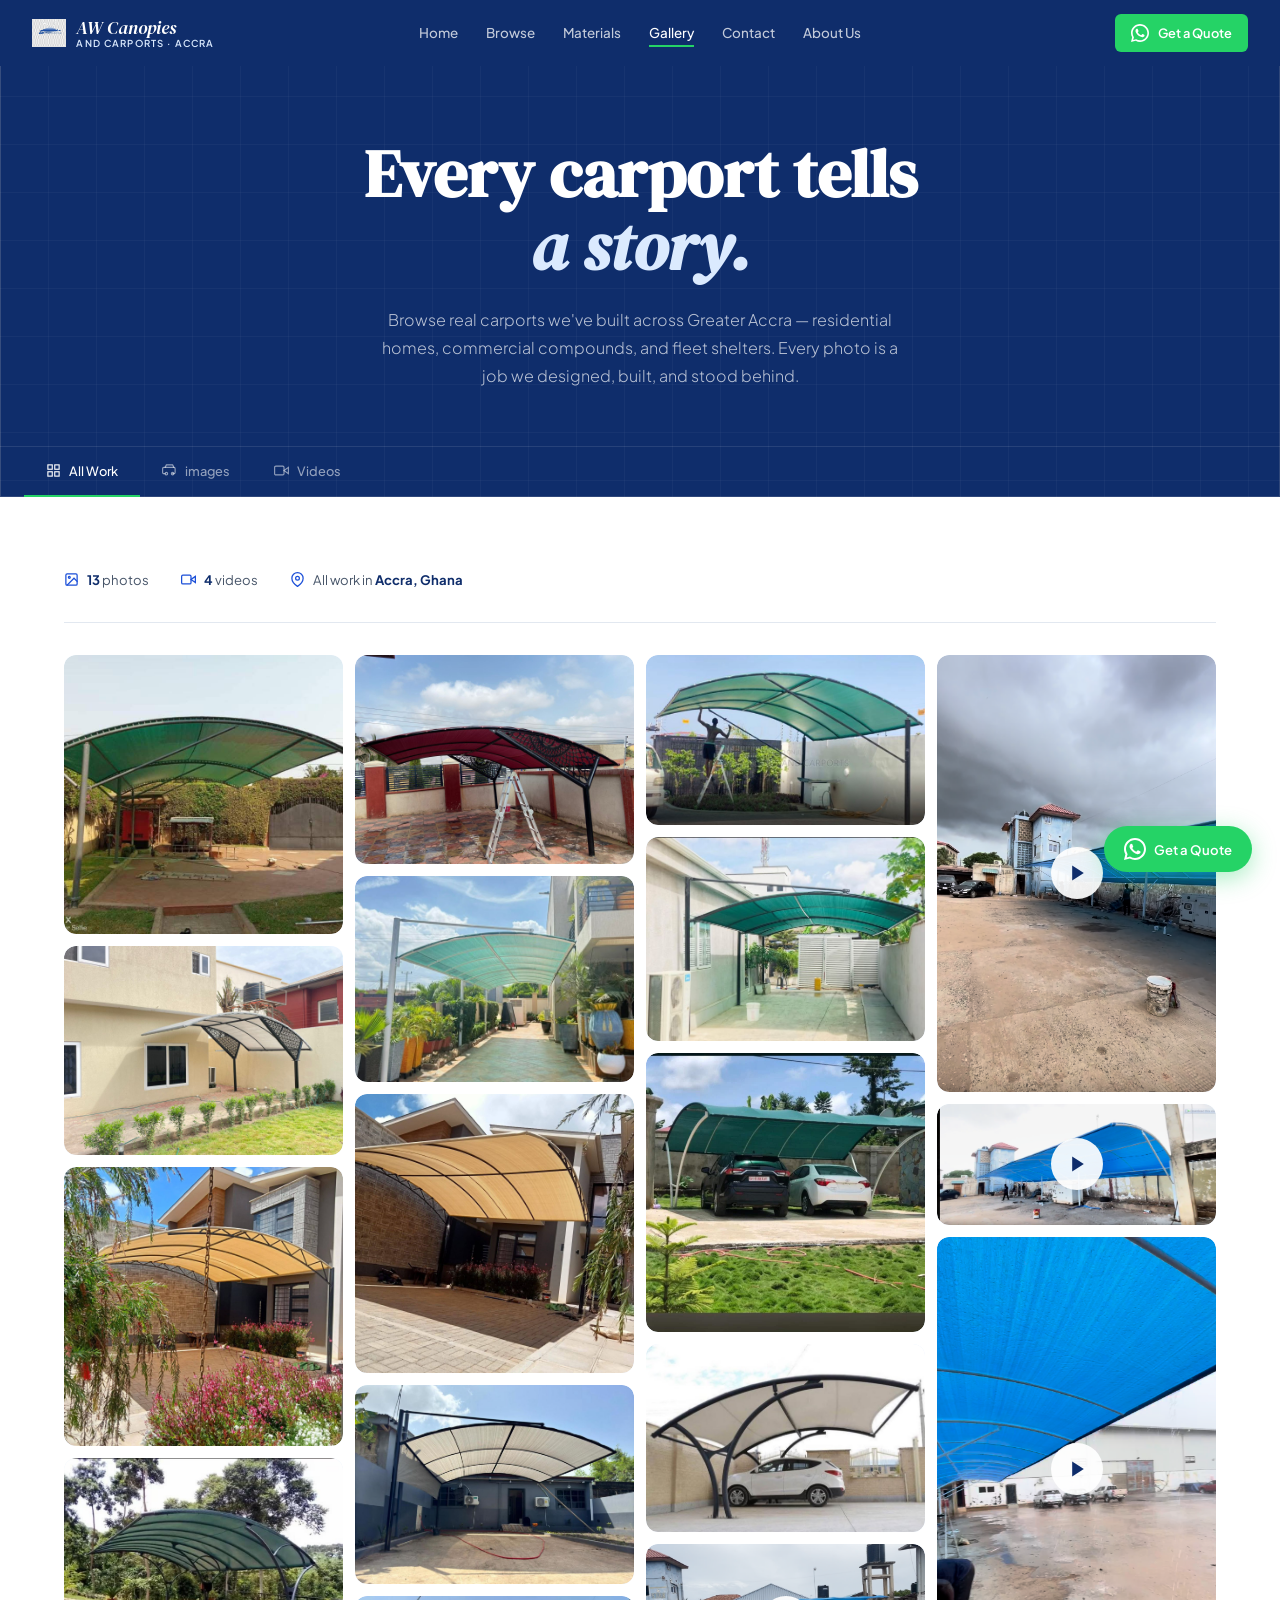
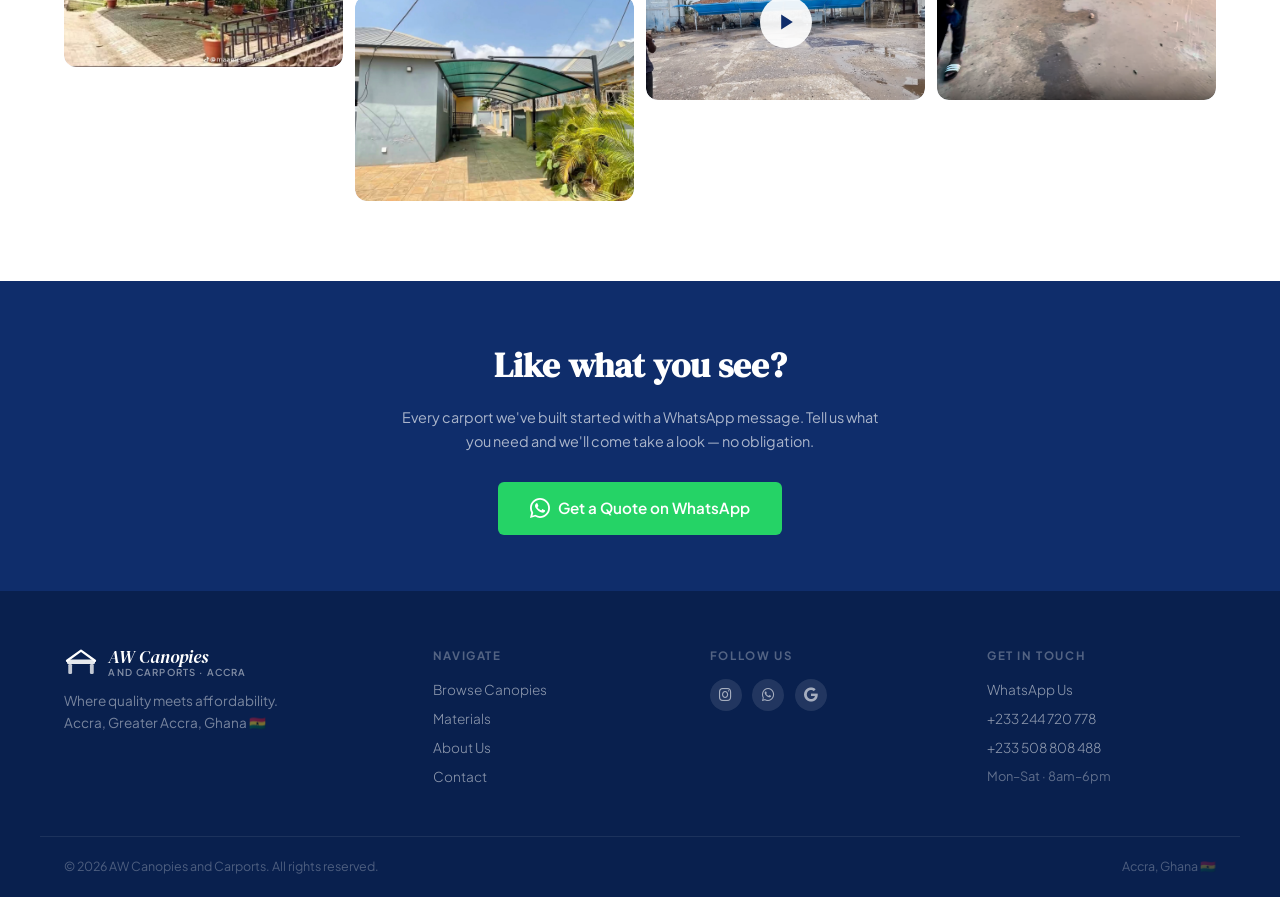
==== commit 6fbde8d4: "new addition" ====
--- a/gallery.html
+++ b/gallery.html
@@ -36,6 +36,7 @@
       <a href="index.html#materials">Materials</a>
       <a href="gallery.html" class="active">Gallery</a>
       <a href="index.html#contact">Contact</a>
+       <a href="index.html#about">About Us</a>
     </nav>
 
     <!-- RIGHT: WhatsApp CTA + hamburger -->
@@ -59,6 +60,7 @@
     <a href="index.html#materials">Materials</a>
     <a href="gallery.html">Gallery</a>
     <a href="index.html#contact">Contact</a>
+     <a href="index.html#about">About Us</a>
   </nav>
 </header>
 
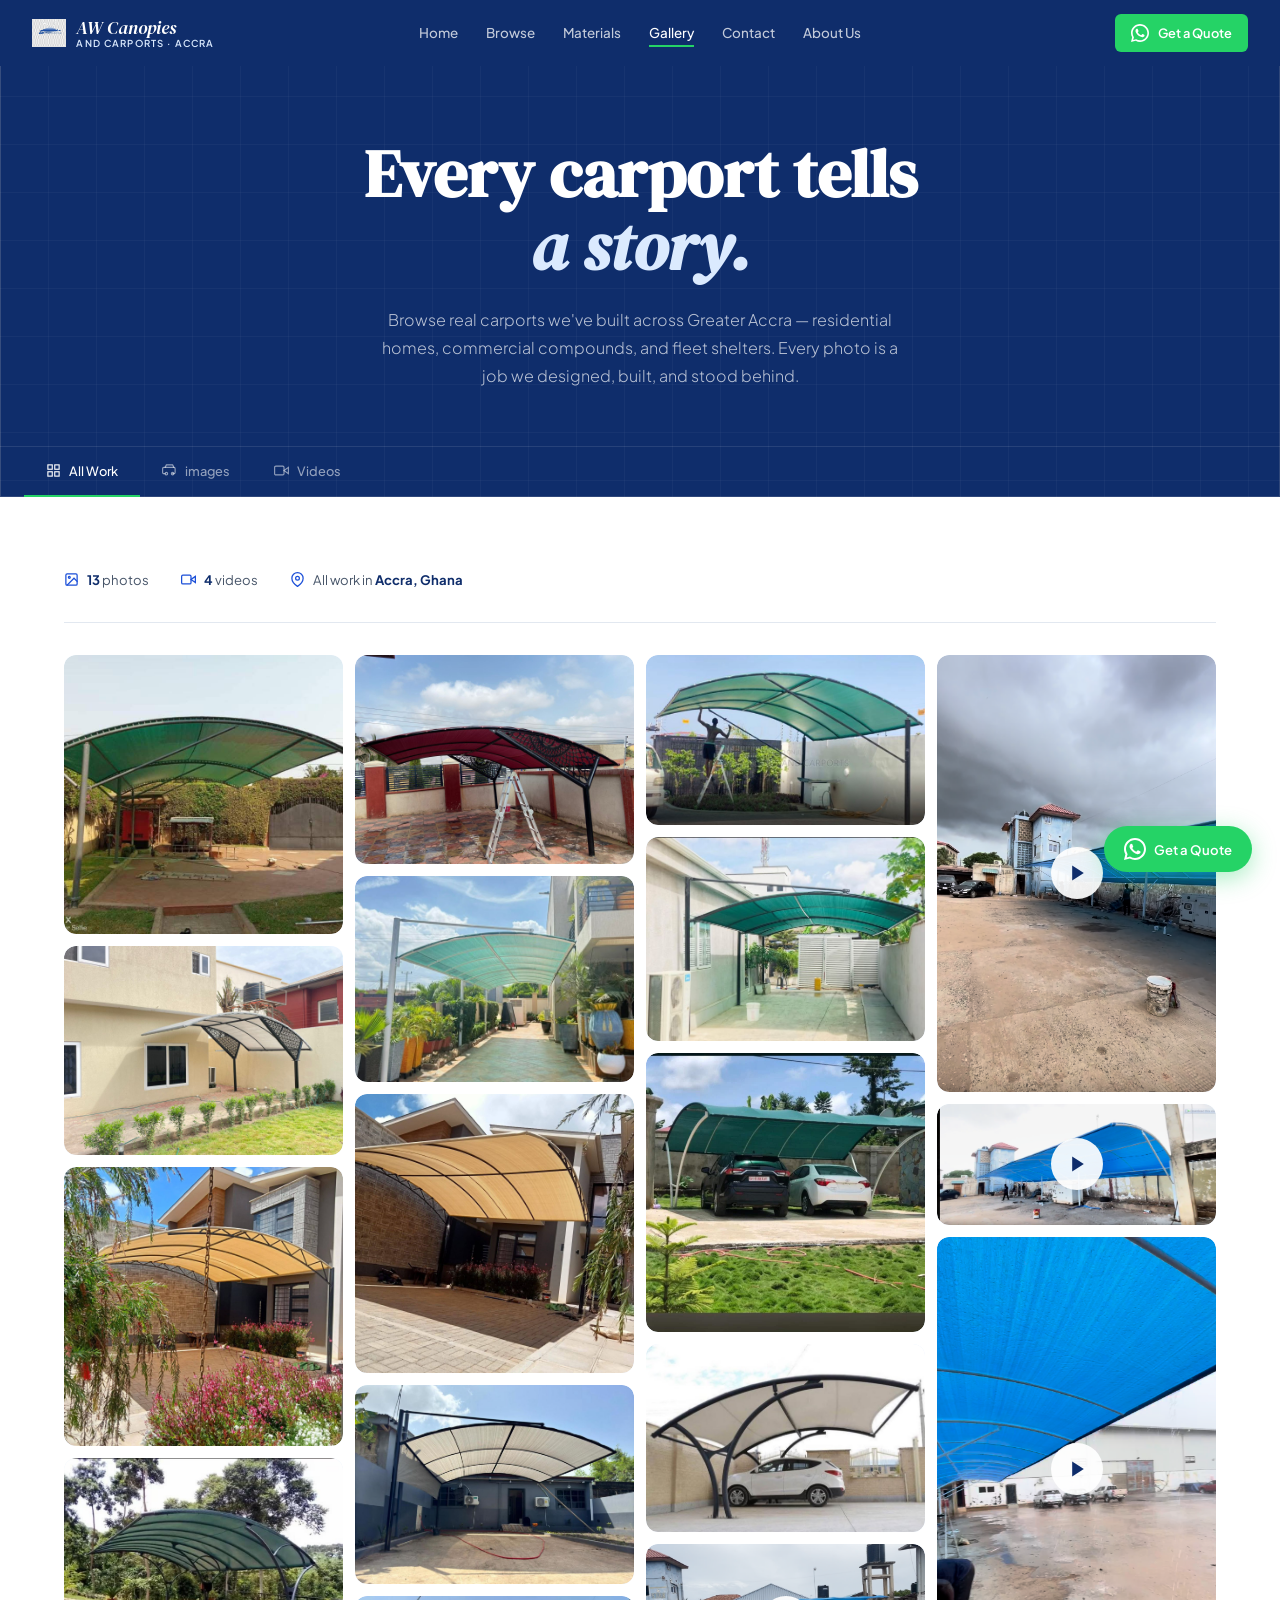
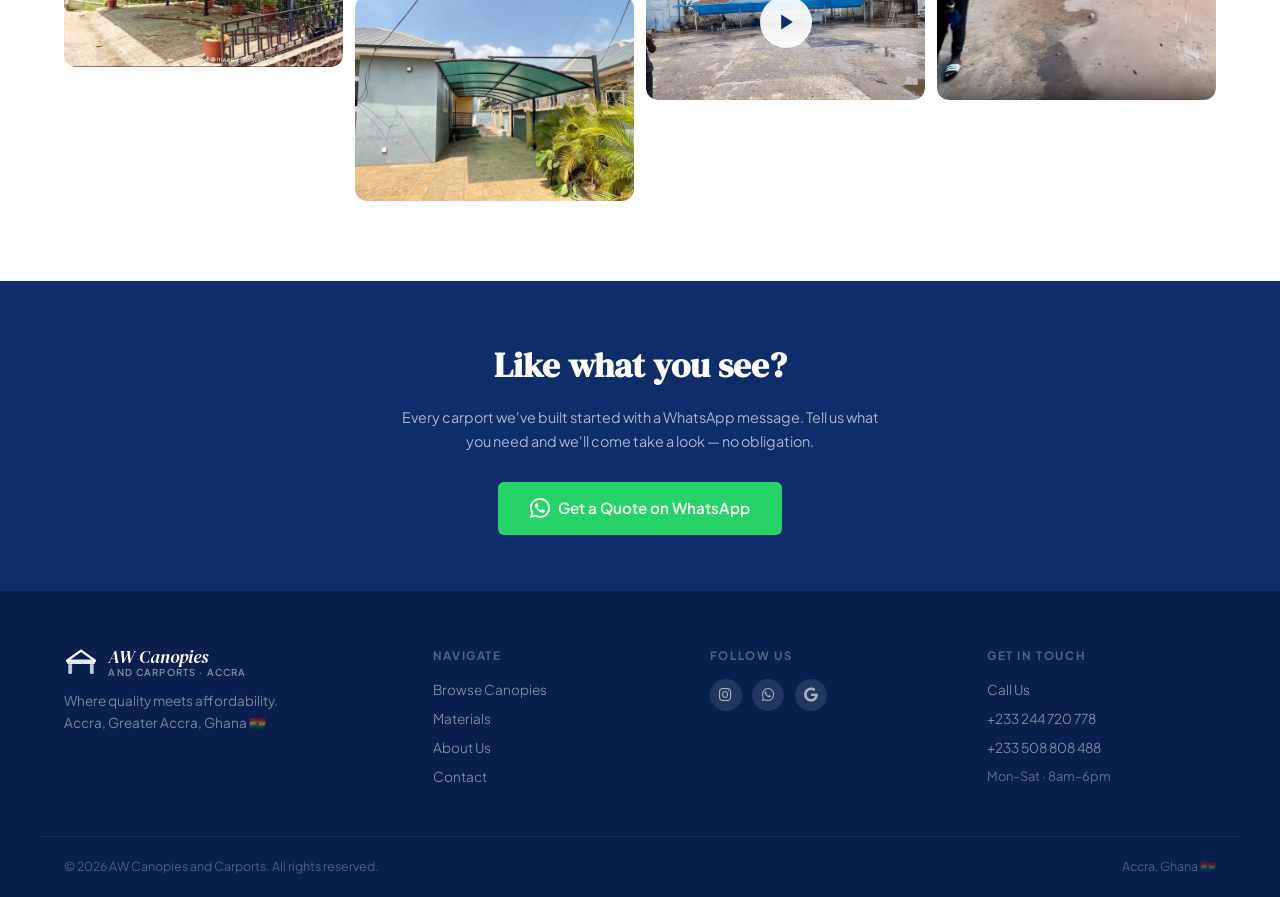
==== commit 961f20b6: "new" ====
--- a/gallery.html
+++ b/gallery.html
@@ -184,7 +184,7 @@
     </div>
     <div class="footer-links">
       <h4>Get In Touch</h4>
-      <a href="https://wa.me/233244720778" target="_blank">WhatsApp Us</a>
+      <a href="https://wa.me/233244720778" target="_blank">Call Us</a>
       <a href="tel:+233244720778">+233 244 720 778</a>
       <a href="tel:+233508808488">+233 508 808 488</a>
       <span style="color:rgba(255,255,255,.35);font-size:.8rem;">Mon–Sat · 8am–6pm</span>
--- a/style.css
+++ b/style.css
@@ -166,7 +166,7 @@
 .hero-bg img { width: 100%; height: 100%; object-fit: cover; object-position: center; }
 .hero-overlay {
   position: absolute; inset: 0;
-  background: linear-gradient(120deg, rgba(15,45,107,.88) 40%, rgba(15,45,107,.5) 100%);
+  background: linear-gradient(120deg, rgba(28, 30, 34, 0.88) 40%, rgba(26, 28, 32, 0.5) 100%);
 }
 .hero-inner { position: relative; z-index: 1; padding: 5rem 1.5rem; }
 .hero-content { max-width: 620px; display: flex; flex-direction: column; gap: 1.4rem; }
@@ -520,7 +520,7 @@
 .contact-bg-img img { width: 100%; height: 100%; object-fit: cover; }
 .contact-overlay {
   position: absolute; inset: 0;
-  background: linear-gradient(120deg, rgba(15,45,107,.92) 40%, rgba(15,45,107,.65) 100%);
+  background: linear-gradient(120deg, rgba(38, 38, 41, 0.92) 40%, rgba(16, 16, 16, 0.65) 100%);
 }
 .contact-inner {
   position: relative; z-index: 1;
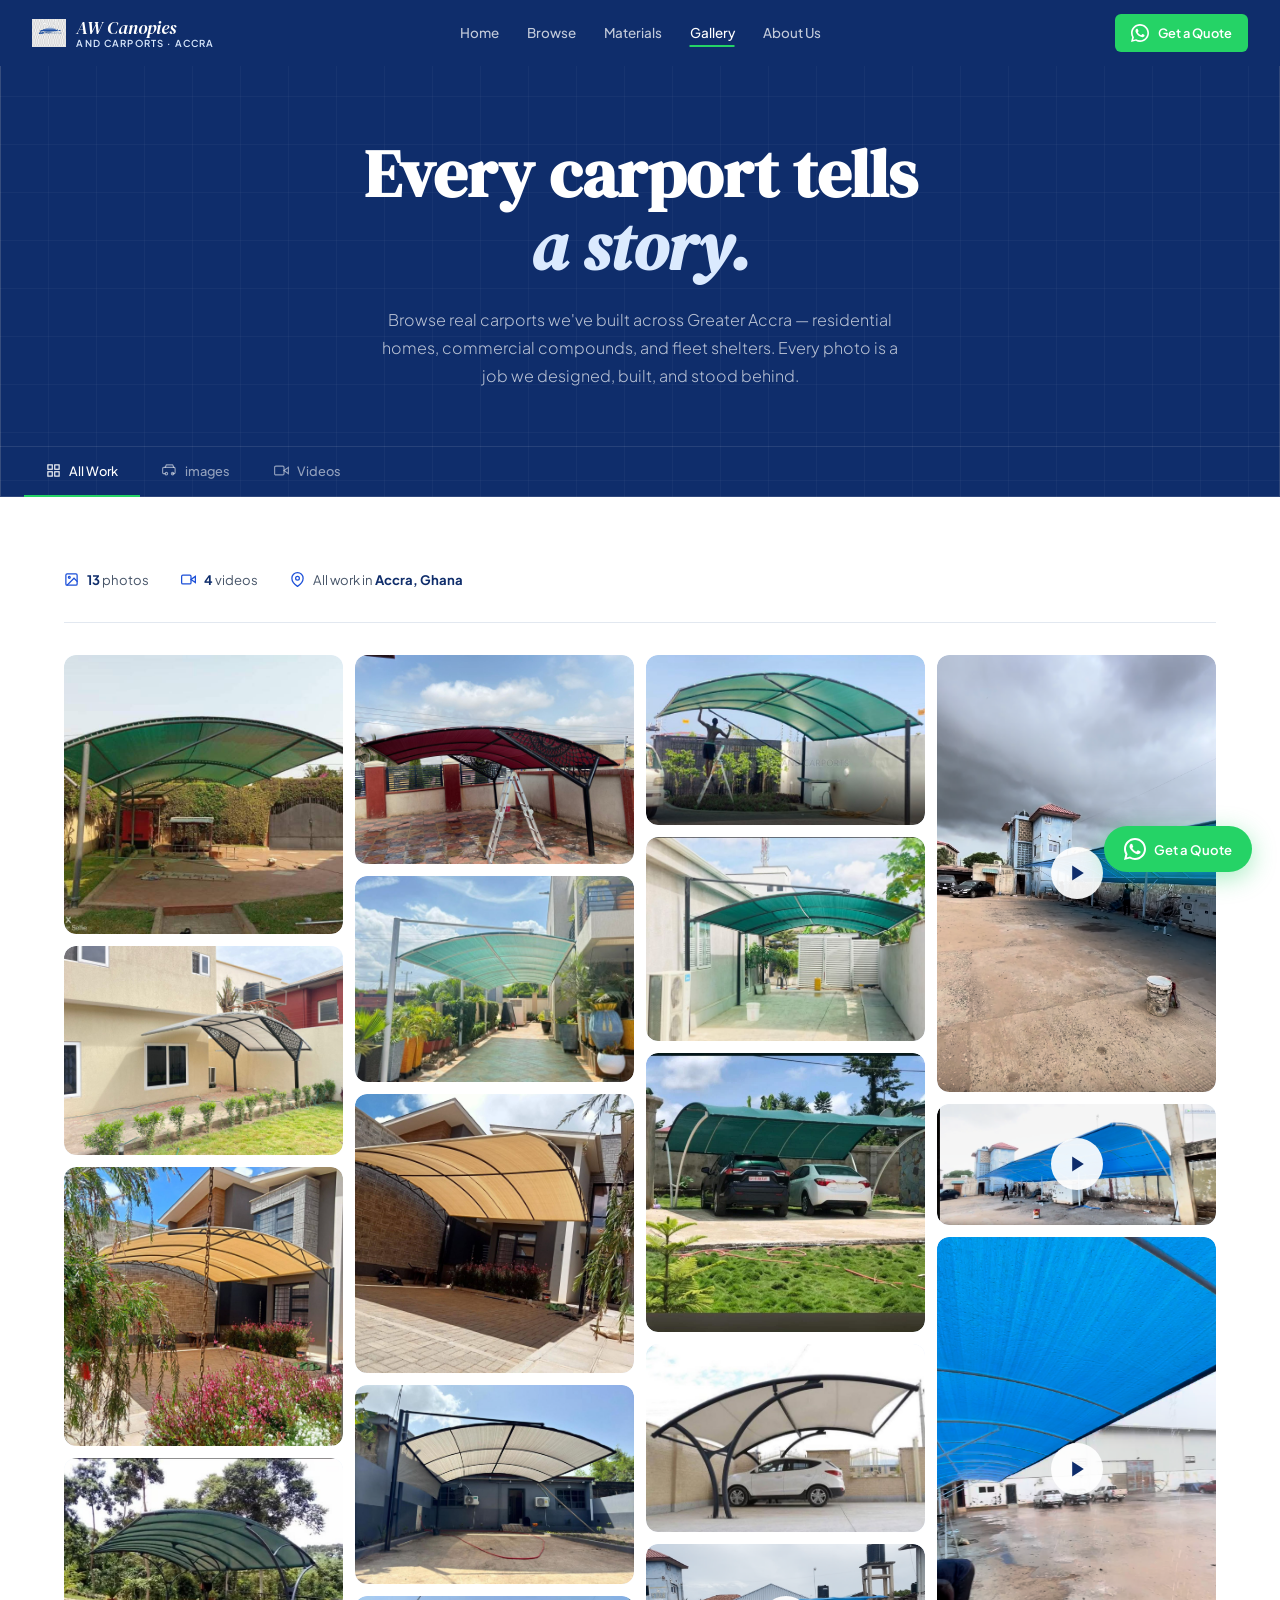
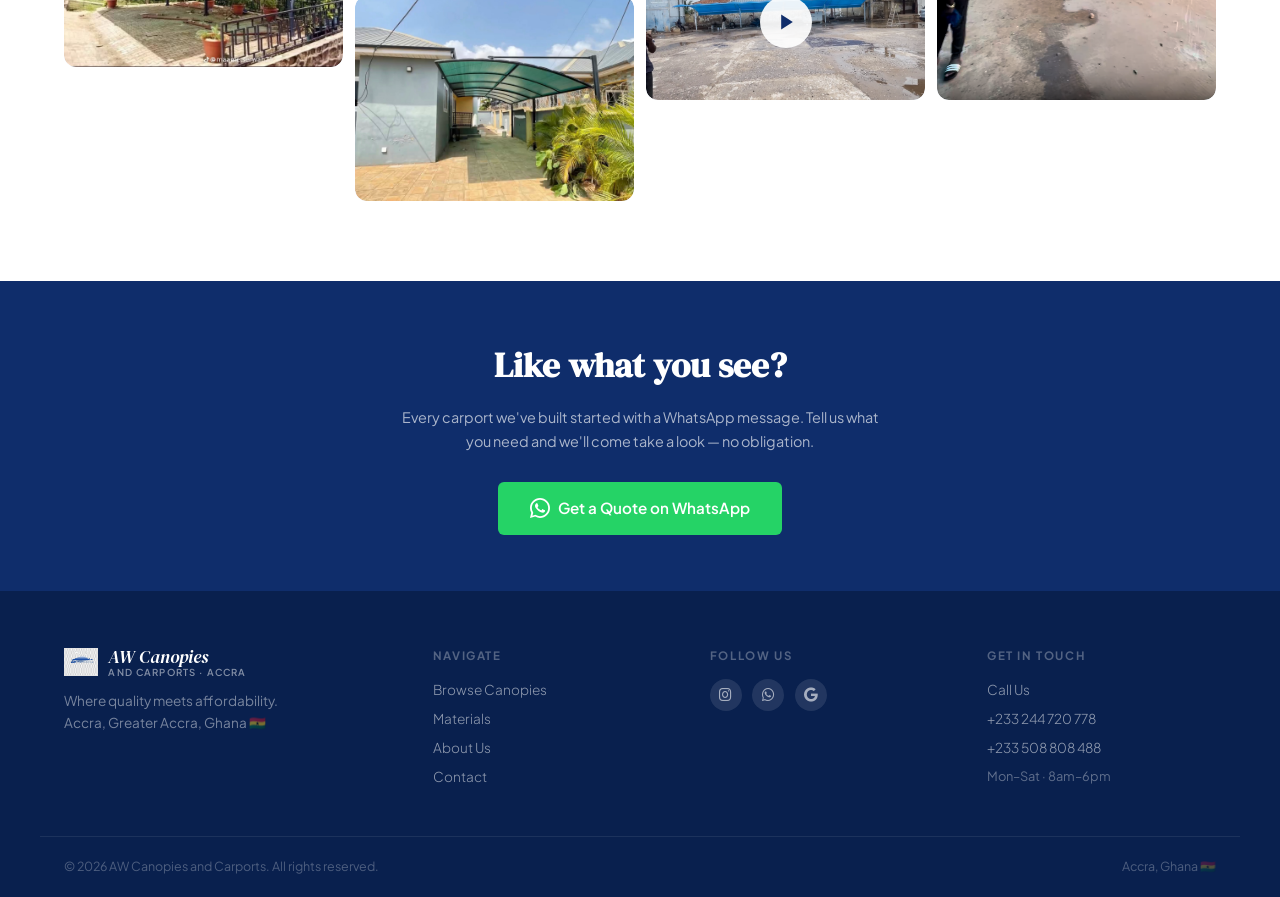
==== commit b55ab961: "addition" ====
--- a/gallery.html
+++ b/gallery.html
@@ -35,7 +35,6 @@
       <a href="index.html#browse">Browse</a>
       <a href="index.html#materials">Materials</a>
       <a href="gallery.html" class="active">Gallery</a>
-      <a href="index.html#contact">Contact</a>
        <a href="index.html#about">About Us</a>
     </nav>
 
@@ -59,7 +58,6 @@
     <a href="index.html#browse">Browse</a>
     <a href="index.html#materials">Materials</a>
     <a href="gallery.html">Gallery</a>
-    <a href="index.html#contact">Contact</a>
      <a href="index.html#about">About Us</a>
   </nav>
 </header>
@@ -157,12 +155,7 @@
   <div class="container footer-grid">
     <div class="footer-brand">
       <a href="#" class="logo logo--footer">
-        <svg class="logo-mark" viewBox="0 0 52 44" fill="none">
-          <path d="M4 20L26 4L48 20" stroke="white" stroke-width="3.5" stroke-linecap="round" stroke-linejoin="round"/>
-          <rect x="4" y="18" width="44" height="7" rx="2" fill="white" opacity="0.9"/>
-          <rect x="6" y="25" width="6" height="16" rx="2" fill="white" opacity="0.75"/>
-          <rect x="40" y="25" width="6" height="16" rx="2" fill="white" opacity="0.75"/>
-        </svg>
+        <img class="logo-mark" src="images/logo.png" alt="AW Canopies and Carports">
         <div class="logo-words"><span class="logo-big">AW Canopies</span><span class="logo-small">and Carports · Accra</span></div>
       </a>
       <p>Where quality meets affordability.<br/>Accra, Greater Accra, Ghana 🇬🇭</p>
--- a/style.css
+++ b/style.css
@@ -163,10 +163,10 @@
   padding-top: 66px; overflow: hidden;
 }
 .hero-bg { position: absolute; inset: 0; }
-.hero-bg img { width: 100%; height: 100%; object-fit: cover; object-position: center; }
+.hero-bg img { width: 100%; height: 101%; object-fit: cover; object-position: center; }
 .hero-overlay {
   position: absolute; inset: 0;
-  background: linear-gradient(120deg, rgba(28, 30, 34, 0.88) 40%, rgba(26, 28, 32, 0.5) 100%);
+   background: linear-gradient(50deg, rgba(15,45,107,.88) 30%, rgba(19, 17, 17, 0.5) 50%);
 }
 .hero-inner { position: relative; z-index: 1; padding: 5rem 1.5rem; }
 .hero-content { max-width: 620px; display: flex; flex-direction: column; gap: 1.4rem; }
@@ -491,33 +491,193 @@
 
 /* ─── ABOUT ───────────────────────────── */
 .about-sec { padding: 5.5rem 0; background: var(--skylt); }
+
+/* Top centred header */
+.about-top-header {
+  text-align: center; max-width: 680px; margin: 0 auto 4rem;
+  display: flex; flex-direction: column; gap: .75rem;
+}
+
+/* Split layout */
 .about-inner {
   display: grid; grid-template-columns: 1fr 1fr;
-  gap: 5rem; align-items: center;
+  gap: 5rem; align-items: start; margin-bottom: 4rem;
 }
 .about-img-col { position: relative; }
 .about-img {
   width: 100%; border-radius: var(--r12);
-  box-shadow: var(--shlg); object-fit: cover; height: 480px;
+  box-shadow: var(--shlg); object-fit: cover; height: 500px;
 }
 .about-badge {
   position: absolute; bottom: -18px; right: -18px;
   background: var(--navy); color: #fff;
   border-radius: var(--r12); padding: 1.25rem 1.5rem;
-  box-shadow: var(--sh); text-align: center;
+  box-shadow: var(--sh); text-align: center; z-index: 2;
 }
 .badge-num {
-  font-family: 'DM Serif Display', serif; font-size: 2.25rem;
-  display: block; line-height: 1;
-}
-.badge-txt { font-size: .75rem; font-weight: 400; opacity: .75; display: block; margin-top: 4px; max-width: 110px; }
-.about-text-col { display: flex; flex-direction: column; gap: 1rem; }
-.about-text-col p { font-size: .92rem; font-weight: 300; color: var(--mid); line-height: 1.75; }
+  font-family: 'DM Serif Display', serif; font-size: 2.5rem;
+  display: block; line-height: 1; color: #fff;
+}
+.badge-txt {
+  font-size: .75rem; font-weight: 400; opacity: .75;
+  display: block; margin-top: 4px; max-width: 120px; line-height: 1.4;
+}
+
+/* Text col */
+.about-text-col { display: flex; flex-direction: column; gap: 2rem; padding-top: .5rem; }
+.about-para-block { display: flex; flex-direction: column; gap: 1rem; }
+.about-para-block p {
+  font-size: .95rem; font-weight: 300; color: var(--mid); line-height: 1.8;
+}
+.about-para-block strong { color: var(--navy); font-weight: 700; }
+
+/* 3 value pillars */
+.about-pillars { display: flex; flex-direction: column; gap: 1.1rem; }
+.about-pillar {
+  display: flex; align-items: flex-start; gap: 1rem;
+  padding: 1rem 1.1rem;
+  background: #fff; border: 1px solid var(--bdr);
+  border-radius: var(--r12); transition: all .25s;
+}
+.about-pillar:hover {
+  border-color: rgba(27,79,216,.3);
+  box-shadow: 0 4px 16px rgba(15,45,107,.08);
+  transform: translateX(4px);
+}
+.pillar-icon {
+  width: 40px; height: 40px; flex-shrink: 0;
+  background: var(--skylt); border-radius: 10px;
+  display: flex; align-items: center; justify-content: center;
+}
+.pillar-icon svg { width: 18px; height: 18px; color: var(--blue); }
+.about-pillar h4 {
+  font-size: .88rem; font-weight: 700; color: var(--navy);
+  margin-bottom: .2rem;
+}
+.about-pillar p {
+  font-size: .8rem; font-weight: 300; color: var(--mid); line-height: 1.55;
+}
+
+/* Clients strip */
+.about-clients{
+  background:#fff;
+  border:1px solid var(--bdr);
+  border-radius:var(--r20);
+  padding:2.5rem;
+}
+
+.clients-label{
+  display:flex;
+  align-items:center;
+  gap:1rem;
+  margin-bottom:1.75rem;
+}
+
+.clients-label span{
+  font-size:.75rem;
+  font-weight:700;
+  letter-spacing:.1em;
+  text-transform:uppercase;
+  color:var(--light);
+  white-space:nowrap;
+  flex-shrink:0;
+}
+
+.clients-divider{
+  flex:1;
+  height:1px;
+  background:var(--bdr);
+}
+
+/* GRID */
+.clients-grid{
+  display:flex;
+  flex-wrap:wrap;
+  gap:1rem;
+}
+
+/* CHIP */
+.client-chip{
+  display:flex;
+  align-items:center;
+  gap:.9rem;
+
+  padding:.9rem 1.2rem;
+
+  background:var(--skylt);
+
+  border:1.5px solid var(--bdr);
+
+  border-radius:22px;
+
+  font-size:.9rem;
+  font-weight:600;
+  color:var(--navy);
+
+  transition:.25s ease;
+
+  min-height:74px;
+}
+
+.client-chip:hover{
+  border-color:var(--blue);
+  background:rgba(27,79,216,.05);
+  transform:translateY(-2px);
+}
+
+/* LOGOS */
+.client-chip img{
+  width:56px;
+  height:56px;
+
+  object-fit:cover;
+
+  padding:0;
+
+  background:#fff;
+
+  border-radius:14px;
+
+  border:1px solid rgba(0,0,0,.06);
+
+  flex-shrink:0;
+}
+
+/* TEXT */
+.client-chip span{
+  line-height:1.35;
+}
+
+/* MORE */
+.client-chip--more{
+  background:var(--blue);
+  border-color:var(--blue);
+  color:#fff;
+}
+
+.client-chip--more img{
+  background:rgba(255,255,255,.15);
+  border:none;
+}
+
+.client-chip--more:hover{
+  background:var(--navy);
+  border-color:var(--navy);
+}
+
+/* MOBILE */
+@media(max-width:768px){
+
+  .client-chip{
+    width:100%;
+  }
+
+}
 
 /* ─── CONTACT ─────────────────────────── */
 .contact-sec { position: relative; padding: 5.5rem 0; overflow: hidden; }
 .contact-bg-img { position: absolute; inset: 0; }
-.contact-bg-img img { width: 100%; height: 100%; object-fit: cover; }
+.contact-bg-img img { width: 100%; height: 99%; object-fit: cover; }
 .contact-overlay {
   position: absolute; inset: 0;
   background: linear-gradient(120deg, rgba(38, 38, 41, 0.92) 40%, rgba(16, 16, 16, 0.65) 100%);
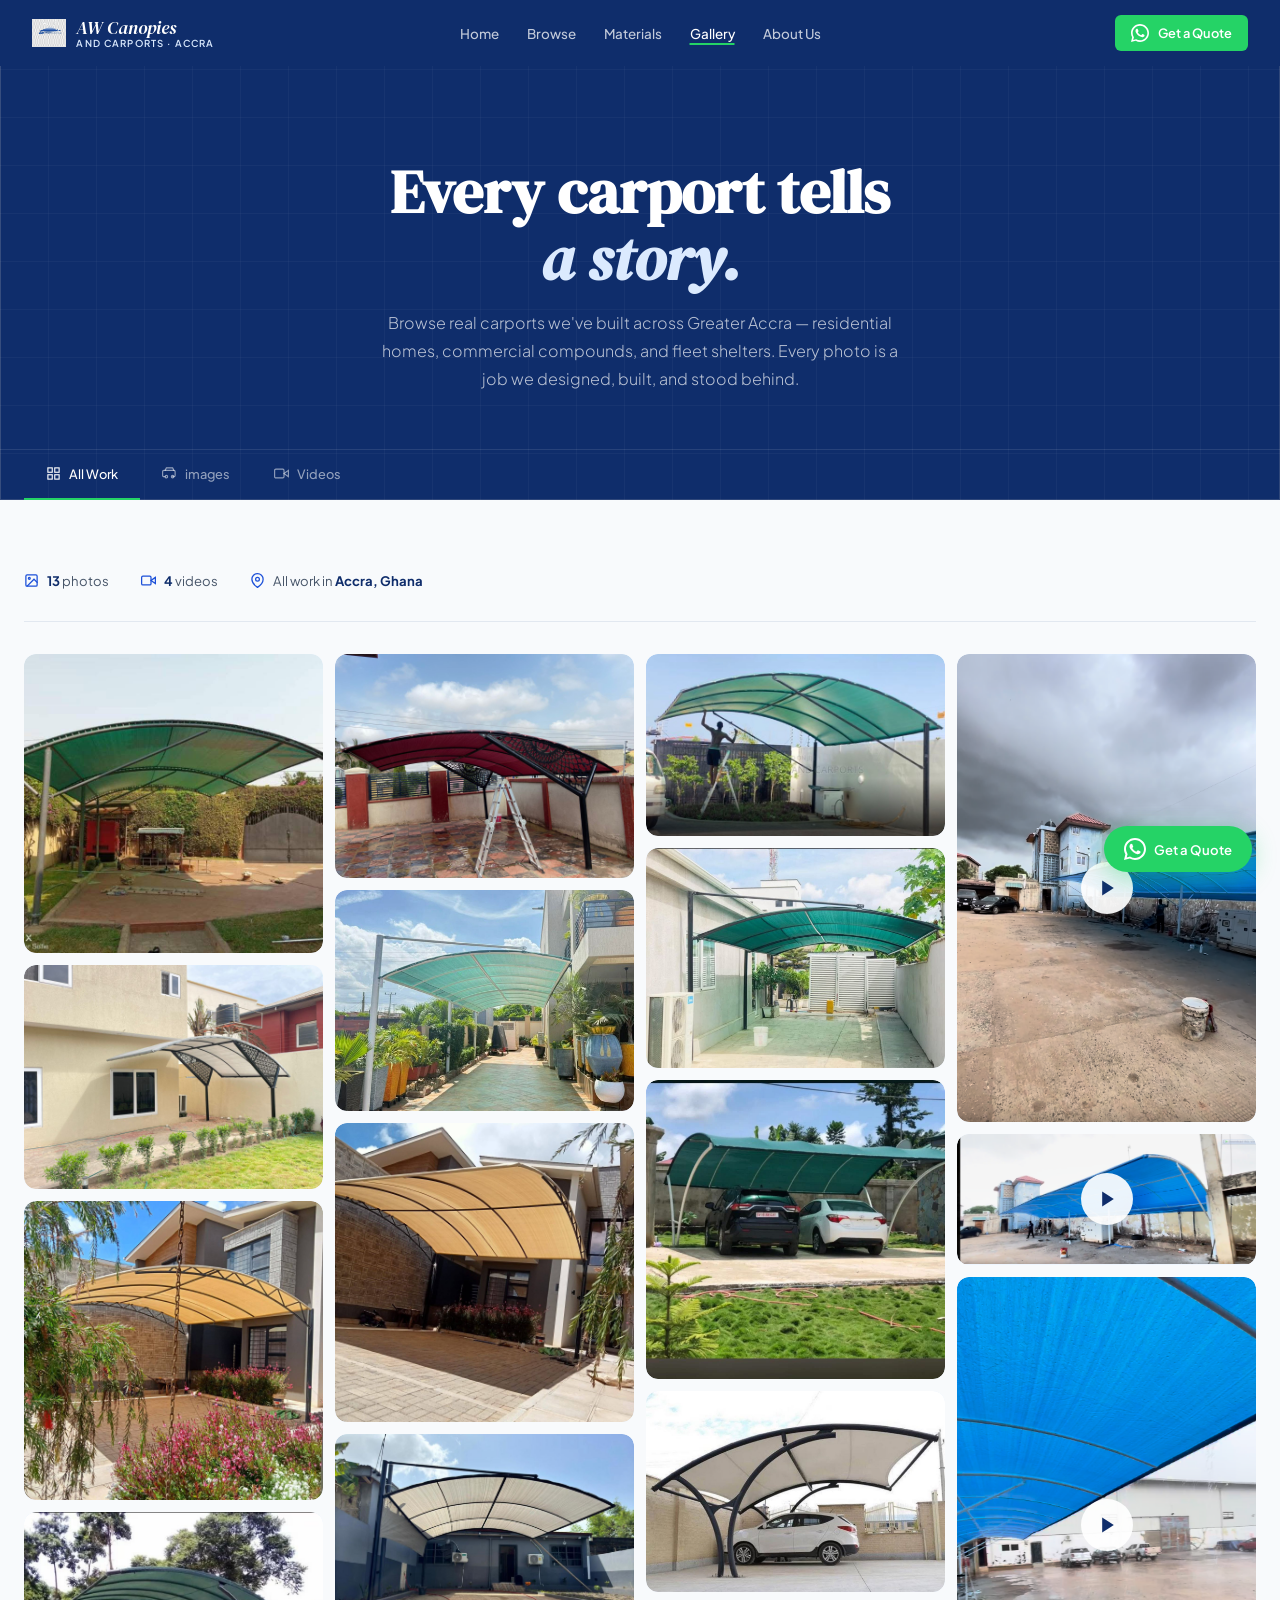
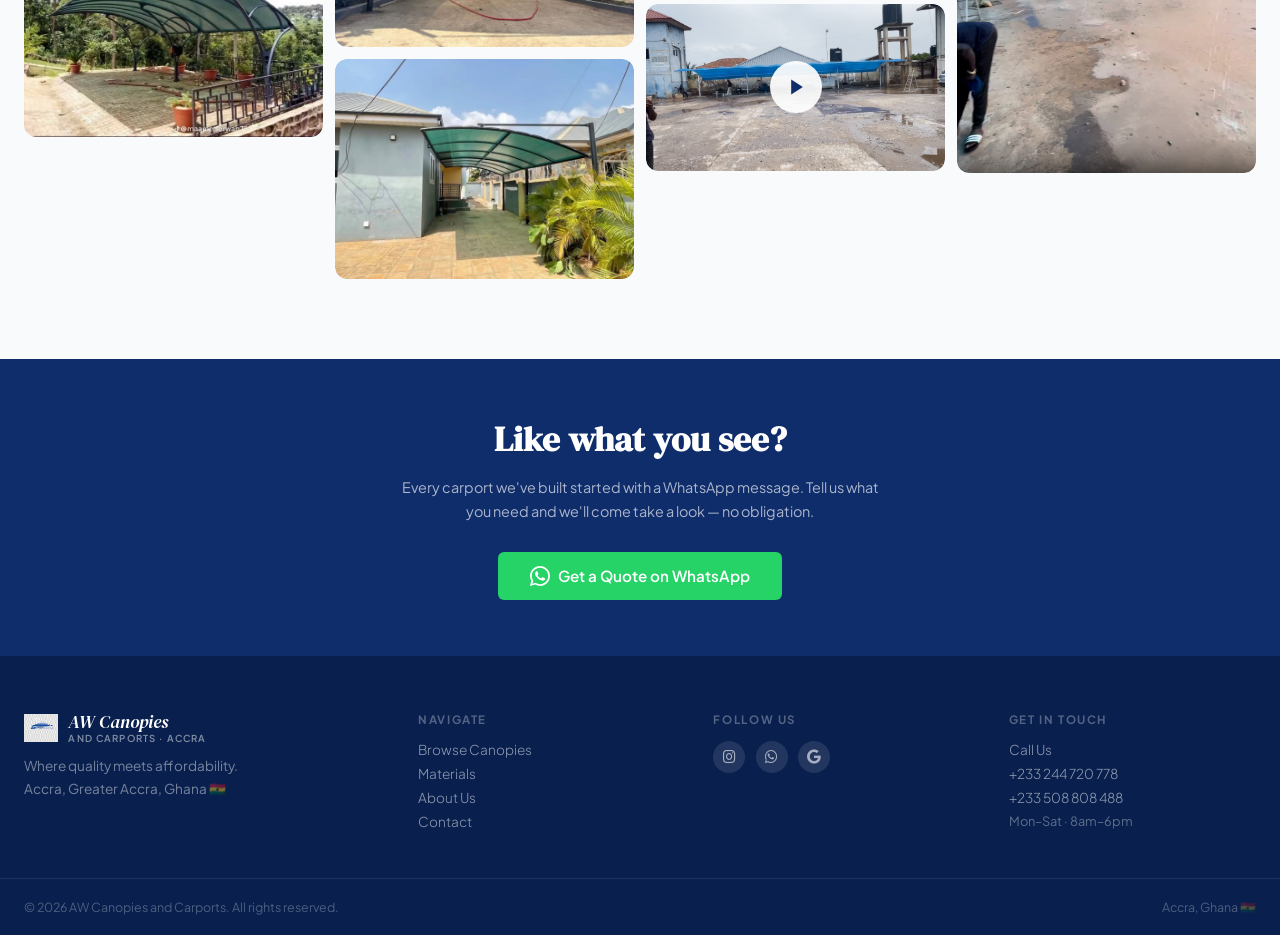
==== commit 149f063e: "new changes" ====
--- a/gallery.html
+++ b/gallery.html
@@ -7,21 +7,22 @@
   <meta name="description" content="See carports we've built across Accra and Greater Accra. Photos and videos of our work — residential, commercial, single to fleet."/>
   <link rel="preconnect" href="https://fonts.googleapis.com"/>
   <link href="https://fonts.googleapis.com/css2?family=DM+Serif+Display:ital@0;1&family=Plus+Jakarta+Sans:wght@300;400;500;600;700&display=swap" rel="stylesheet"/>
+  <link rel="stylesheet" href="https://cdnjs.cloudflare.com/ajax/libs/font-awesome/6.4.0/css/all.min.css"/>
   <link rel="stylesheet" href="gallery.css"/>
-  <link rel="stylesheet" href="style.css"/>
-  <link rel="stylesheet" href="https://cdnjs.cloudflare.com/ajax/libs/font-awesome/6.4.0/css/all.min.css"/>
+  
+  link rel="icon" type="image/png" href="images/favicon.png"/>
 </head>
 <body>
 
 <!-- ====================================================
-  HERO
+  HEADER
 ===================================================== -->
 <header class="site-header" id="siteHeader">
   <!-- Full-width inner — no container class so nav can be truly centred -->
   <div class="header-inner">
 
     <!-- LEFT: Logo -->
-    <a href="index.html" class="logo">
+    <a href="#home" class="logo">
       <img class="logo-mark" src="images/logo.png" alt="AW Canopies and Carports">
       <div class="logo-words">
         <span class="logo-big">AW Canopies</span>
@@ -35,7 +36,7 @@
       <a href="index.html#browse">Browse</a>
       <a href="index.html#materials">Materials</a>
       <a href="gallery.html" class="active">Gallery</a>
-       <a href="index.html#about">About Us</a>
+      <a href="index.html#about">About Us</a>
     </nav>
 
     <!-- RIGHT: WhatsApp CTA + hamburger -->
@@ -54,22 +55,13 @@
 
   <!-- Mobile nav drawer -->
   <nav class="mobile-nav" id="mobileNav">
-    <a href="index.html">Home</a>
+    <a href="index.html#home">Home</a>
     <a href="index.html#browse">Browse</a>
     <a href="index.html#materials">Materials</a>
     <a href="gallery.html">Gallery</a>
-     <a href="index.html#about">About Us</a>
+    <a href="index.html#about">About Us</a>
   </nav>
 </header>
-
-<!-- MOBILE NAV -->
-<nav class="mobile-nav" id="mobileNav">
-  <a href="index.html">Home</a>
-  <a href="index.html#browse">Browse Carports</a>
-  <a href="index.html#materials">Materials</a>
-  <a href="gallery.html" class="active">Gallery</a>
-  <a href="index.html#contact">Contact</a>
-</nav>
 
 <!-- ── HERO ── -->
 <section class="gallery-hero">
@@ -155,17 +147,17 @@
   <div class="container footer-grid">
     <div class="footer-brand">
       <a href="#" class="logo logo--footer">
-        <img class="logo-mark" src="images/logo.png" alt="AW Canopies and Carports">
+       <img class="logo-mark" src="images/logo.png" alt="AW Canopies and Carports">
         <div class="logo-words"><span class="logo-big">AW Canopies</span><span class="logo-small">and Carports · Accra</span></div>
       </a>
       <p>Where quality meets affordability.<br/>Accra, Greater Accra, Ghana 🇬🇭</p>
     </div>
     <div class="footer-links">
       <h4>Navigate</h4>
-      <a href="index.html#browse">Browse Canopies</a>
-      <a href="index.html#materials">Materials</a>
-      <a href="index.html#about">About Us</a>
-      <a href="index.html#contact">Contact</a>
+      <a href="#browse">Browse Canopies</a>
+      <a href="#materials">Materials</a>
+      <a href="#about">About Us</a>
+      <a href="#contact">Contact</a>
     </div>
     <div class="footer-links">
       <h4>Follow Us</h4>
@@ -190,7 +182,6 @@
     </div>
   </div>
 </footer>
-
 <!-- ── FLOATING WA ── -->
 <a class="float-wa"
    href="https://wa.me/233000000000?text=Hi%2C+I%27m+interested+in+a+carport.+Can+you+help+me+with+a+quote%3F"
--- a/gallery.css
+++ b/gallery.css
@@ -1,244 +1,505 @@
-  /* ── HERO ── */
-  .gallery-hero {
-    position: relative; padding-top: 66px;
-    background: var(--navy); overflow: hidden;
+/* ============================================
+   AW CANOPIES — gallery.css (responsive fix)
+============================================ */
+*, *::before, *::after { box-sizing: border-box; margin: 0; padding: 0; }
+html { scroll-behavior: smooth; }
+body {
+  font-family: 'Plus Jakarta Sans', sans-serif;
+  background: #f8fafc;
+  color: #1e293b;
+  -webkit-font-smoothing: antialiased;
+  overflow-x: hidden;        /* FIX: prevent horizontal bleed */
+  max-width: 100vw;
+}
+img, video { max-width: 100%; display: block; }
+a { text-decoration: none; color: inherit; }
+button { cursor: pointer; font-family: inherit; }
+
+:root {
+  --navy:  #0F2D6B;
+  --blue:  #1B4FD8;
+  --sky:   #DBEAFE;
+  --skylt: #EFF6FF;
+  --wa:    #25D366;
+  --wa2:   #1da851;
+  --bdr:   #e2e8f0;
+  --mid:   #475569;
+  --light: #94a3b8;
+  --r6:    6px;
+  --r12:   12px;
+  --r20:   20px;
+}
+.container { width: 100%; max-width: 1280px; margin: 0 auto; padding: 0 1.5rem; overflow: hidden; }
+
+/* ─── BUTTONS ────────────────────────────── */
+.wa-btn {
+  display: inline-flex; align-items: center; gap: .55rem;
+  padding: .75rem 1.4rem; background: var(--wa); color: #fff;
+  font-size: .85rem; font-weight: 600; border-radius: var(--r6);
+  border: none; transition: all .2s; white-space: nowrap; cursor: pointer;
+}
+.wa-btn svg { width: 18px; height: 18px; flex-shrink: 0; }
+.wa-btn:hover { background: var(--wa2); transform: translateY(-1px); box-shadow: 0 6px 20px rgba(37,211,102,.35); }
+.wa-btn--sm  { padding: .55rem 1rem; font-size: .8rem; }
+.wa-btn--lg  { padding: .9rem 1.75rem; font-size: .95rem; }
+.wa-btn--xl  { padding: 1.1rem 2.25rem; font-size: 1rem; }
+.btn-ghost {
+  display: inline-flex; align-items: center; gap: .4rem;
+  padding: .75rem 1.4rem; background: rgba(255,255,255,.12);
+  color: #fff; font-size: .85rem; font-weight: 600;
+  border: 1.5px solid rgba(255,255,255,.4); border-radius: var(--r6);
+  transition: all .2s;
+}
+.btn-ghost:hover { background: rgba(255,255,255,.22); }
+.btn-outline {
+  display: inline-flex; align-items: center; gap: .4rem;
+  padding: .65rem 1.25rem; background: transparent;
+  color: var(--navy); font-size: .85rem; font-weight: 600;
+  border: 1.5px solid var(--navy); border-radius: var(--r6); transition: all .2s;
+}
+.btn-outline:hover { background: var(--navy); color: #fff; }
+
+/* ─── HEADER ─────────────────────────────── */
+.site-header {
+  position: fixed; top: 0; left: 0; right: 0; z-index: 200;
+  background: var(--navy); transition: box-shadow .3s;
+}
+.site-header.scrolled { box-shadow: 0 2px 20px rgba(15,45,107,.35); }
+
+.header-inner {
+  position: relative;
+  display: flex; align-items: center; height: 66px;
+  padding: 0 2rem; gap: 1rem;
+}
+
+/* Logo */
+.logo { display: flex; align-items: center; gap: .65rem; flex-shrink: 0; z-index: 2; }
+.logo-mark { width: 34px; height: 28px; flex-shrink: 0; }
+.logo-words { display: flex; flex-direction: column; line-height: 1.1; }
+.logo-big {
+  font-family: 'DM Serif Display', serif; font-size: 1.15rem;
+  font-style: italic; color: #fff;
+}
+.logo-small { font-size: .6rem; font-weight: 600; letter-spacing: .12em; text-transform: uppercase; color: var(--sky); }
+.logo--footer .logo-big  { color: #fff; }
+.logo--footer .logo-small { color: rgba(255,255,255,.5); }
+
+/* Desktop nav — absolutely centred */
+.main-nav {
+  position: absolute; left: 50%; transform: translateX(-50%);
+  display: flex; align-items: center; gap: 1.75rem;
+}
+.main-nav a {
+  font-size: .84rem; font-weight: 500; color: rgba(255,255,255,.75);
+  position: relative; transition: color .2s; white-space: nowrap;
+}
+.main-nav a::after {
+  content: ''; position: absolute; bottom: -3px; left: 0; right: 0;
+  height: 2px; background: var(--wa); transform: scaleX(0); transition: transform .2s;
+}
+.main-nav a:hover,
+.main-nav a.active { color: #fff; }
+.main-nav a:hover::after,
+.main-nav a.active::after { transform: scaleX(1); }
+
+/* Mobile nav drawer */
+.mobile-nav {
+  display: none; flex-direction: column;
+  background: var(--navy); border-top: 1px solid rgba(255,255,255,.08);
+}
+.mobile-nav.open { display: flex; }
+.mobile-nav a {
+  padding: .9rem 1.5rem; font-size: .9rem;
+  color: rgba(255,255,255,.75);
+  border-bottom: 1px solid rgba(255,255,255,.06);
+  transition: color .2s, background .2s;
+}
+.mobile-nav a:hover { color: #fff; background: rgba(255,255,255,.05); }
+.mobile-nav a.active { color: #fff; }
+
+/* Header right — SINGLE definition (FIX: removed duplicate at bottom) */
+.header-right {
+  display: flex; align-items: center; gap: .75rem;
+  flex-shrink: 0; margin-left: auto; z-index: 2;   /* margin-left:auto pushes it right */
+}
+
+/* Hamburger — hidden by default, shown on mobile */
+.hamburger {
+  display: none; flex-direction: column; justify-content: center;
+  align-items: center; gap: 5px; width: 36px; height: 36px;
+  background: rgba(255,255,255,.1); border: 1px solid rgba(255,255,255,.2);
+  border-radius: var(--r6); padding: 6px;
+}
+.hamburger span {
+  display: block; width: 18px; height: 1.5px;
+  background: #fff; border-radius: 2px; transition: all .25s;
+}
+.hamburger.open span:nth-child(1) { transform: translateY(6.5px) rotate(45deg); }
+.hamburger.open span:nth-child(2) { opacity: 0; }
+.hamburger.open span:nth-child(3) { transform: translateY(-6.5px) rotate(-45deg); }
+
+/* ── HERO ─────────────────────────────────── */
+.gallery-hero {
+  position: relative; padding-top: 66px;
+  background: var(--navy); overflow: hidden;
+}
+.hero-bg-img { position: absolute; inset: 0; }
+.hero-bg-img img { width: 100%; height: 100%; object-fit: cover; opacity: .18; }
+.hero-bg-grid {
+  position: absolute; inset: 0;
+  background-image:
+    linear-gradient(rgba(255,255,255,.03) 1px, transparent 1px),
+    linear-gradient(90deg, rgba(255,255,255,.03) 1px, transparent 1px);
+  background-size: 48px 48px;
+}
+.hero-content {
+  position: relative; z-index: 1;
+  padding: 4.5rem 1.5rem 3.5rem;
+  max-width: 1280px; margin: 0 auto;
+  display: flex; flex-direction: column; align-items: center;
+  text-align: center; gap: 1rem;
+}
+.hero-badge {
+  display: inline-flex; align-items: center; gap: .4rem;
+  font-size: .75rem; font-weight: 500; color: rgba(255,255,255,.75);
+  background: rgba(255,255,255,.1); border: 1px solid rgba(255,255,255,.2);
+  padding: .32rem .85rem; border-radius: 20px;
+}
+.hero-title {
+  font-family: 'DM Serif Display', serif;
+  font-size: clamp(2.2rem, 5vw, 3.8rem); color: #fff; line-height: 1.1;
+}
+.hero-title em { font-style: italic; color: var(--sky); }
+.hero-sub {
+  font-size: 1rem; font-weight: 300;
+  color: rgba(255,255,255,.7); max-width: 520px; line-height: 1.75;
+}
+
+/* Category tab bar */
+.category-bar {
+  position: relative; z-index: 1;
+  border-top: 1px solid rgba(255,255,255,.1);
+  overflow-x: auto; scrollbar-width: none;
+  -webkit-overflow-scrolling: touch;
+}
+.category-bar::-webkit-scrollbar { display: none; }
+.category-bar-inner {
+  max-width: 1280px; margin: 0 auto; padding: 0 1.5rem;
+  display: flex; align-items: center; gap: 0;
+  min-width: max-content;
+}
+.cat-btn {
+  display: flex; align-items: center; gap: .45rem;
+  padding: 1rem 1.4rem; font-size: .8rem; font-weight: 500;
+  color: rgba(255,255,255,.55); background: none; border: none;
+  border-bottom: 2px solid transparent;
+  white-space: nowrap; transition: all .2s;
+}
+.cat-btn svg { width: 15px; height: 15px; flex-shrink: 0; }
+.cat-btn:hover { color: rgba(255,255,255,.85); }
+.cat-btn.active { color: #fff; border-bottom-color: var(--wa); }
+
+/* ── GALLERY SECTION ─────────────────────── */
+.gallery-section { padding: 3rem 0 5rem; }
+
+.gallery-stats {
+  display: flex; align-items: center; gap: 2rem; flex-wrap: wrap;
+  padding: 1.5rem 0 2rem; border-bottom: 1px solid var(--bdr);
+  margin-bottom: 2rem;
+}
+.gstat { display: flex; align-items: center; gap: .5rem; font-size: .82rem; color: var(--mid); }
+.gstat svg { width: 15px; height: 15px; flex-shrink: 0; color: var(--blue); }
+.gstat strong { font-weight: 700; color: var(--navy); }
+.filter-label { margin-left: auto; font-size: .78rem; color: var(--light); }
+
+/* Empty state */
+.upload-placeholder {
+  display: none;
+  flex-direction: column; align-items: center; text-align: center;
+  padding: 4rem 2rem; gap: 1rem;
+}
+.upload-placeholder.visible { display: flex; }
+.upload-placeholder svg { width: 64px; height: 64px; color: var(--sky); }
+.upload-placeholder h3 { font-family: 'DM Serif Display', serif; font-size: 1.4rem; color: var(--navy); }
+.upload-placeholder p { font-size: .9rem; color: var(--mid); max-width: 360px; line-height: 1.7; }
+
+/* ── MASONRY GRID ────────────────────────── */
+.masonry-grid { columns: 4; column-gap: 12px; transition: all .3s; }
+.masonry-item {
+  break-inside: avoid; margin-bottom: 12px;
+  position: relative; overflow: hidden;
+  border-radius: var(--r12); cursor: pointer; background: var(--skylt);
+}
+.masonry-item img, .masonry-item video {
+  width: 100%; height: auto; display: block;
+  transition: transform .5s cubic-bezier(.4,0,.2,1);
+}
+.masonry-item:hover img,
+.masonry-item:hover video { transform: scale(1.04); }
+
+.item-overlay {
+  position: absolute; inset: 0;
+  background: linear-gradient(to top, rgba(15,45,107,.75) 0%, transparent 50%);
+  opacity: 0; transition: opacity .3s;
+  display: flex; align-items: flex-end; padding: 1rem;
+}
+.masonry-item:hover .item-overlay { opacity: 1; }
+.item-meta { display: flex; flex-direction: column; gap: .2rem; }
+.item-caption { font-size: .8rem; font-weight: 600; color: #fff; line-height: 1.3; }
+.item-cat-tag {
+  display: inline-flex; align-items: center; gap: .3rem;
+  font-size: .65rem; font-weight: 600; color: rgba(255,255,255,.8);
+  background: rgba(255,255,255,.15); padding: .15rem .5rem; border-radius: 20px;
+  width: fit-content;
+}
+
+.play-btn {
+  position: absolute; top: 50%; left: 50%; transform: translate(-50%,-50%);
+  width: 52px; height: 52px;
+  background: rgba(255,255,255,.92); border-radius: 50%;
+  display: flex; align-items: center; justify-content: center;
+  transition: transform .2s, background .2s; pointer-events: none;
+}
+.play-btn svg { width: 20px; height: 20px; margin-left: 3px; }
+.masonry-item:hover .play-btn { transform: translate(-50%,-50%) scale(1.1); background: #fff; }
+
+/* ── LIGHTBOX ────────────────────────────── */
+.lightbox {
+  position: fixed; inset: 0; z-index: 999;
+  background: rgba(0,0,0,.95);
+  display: flex; align-items: center; justify-content: center;
+  opacity: 0; visibility: hidden; transition: all .3s;
+  padding: 1rem;
+}
+.lightbox.open { opacity: 1; visibility: visible; }
+.lb-inner {
+  position: relative; max-width: 90vw; max-height: 90vh;
+  display: flex; align-items: center; justify-content: center;
+}
+.lb-media {
+  max-width: 100%; max-height: 86vh;
+  border-radius: var(--r12); object-fit: contain; transition: opacity .3s;
+}
+video.lb-media { width: 100%; height: auto; display: block !important; }
+.lb-close {
+  position: fixed; top: 1.25rem; right: 1.25rem;
+  width: 42px; height: 42px; border-radius: 50%;
+  background: rgba(255,255,255,.12); border: 1px solid rgba(255,255,255,.2);
+  color: #fff; font-size: 1.1rem;
+  display: flex; align-items: center; justify-content: center;
+  transition: background .2s; z-index: 1001;
+}
+.lb-close:hover { background: rgba(255,255,255,.22); }
+.lb-prev, .lb-next {
+  position: fixed; top: 50%; transform: translateY(-50%);
+  width: 44px; height: 44px; border-radius: 50%;
+  background: rgba(255,255,255,.12); border: 1px solid rgba(255,255,255,.2);
+  color: #fff; display: flex; align-items: center; justify-content: center;
+  transition: background .2s; z-index: 1000;
+}
+.lb-prev { left: 1rem; }
+.lb-next { right: 1rem; }
+.lb-prev:hover, .lb-next:hover { background: rgba(255,255,255,.25); }
+.lb-prev svg, .lb-next svg { width: 20px; height: 20px; }
+.lb-caption {
+  position: fixed; bottom: 1.25rem; left: 50%; transform: translateX(-50%);
+  background: rgba(0,0,0,.6); backdrop-filter: blur(8px);
+  color: #fff; font-size: .82rem; padding: .5rem 1.25rem; border-radius: 20px;
+  max-width: 90vw; text-align: center;
+  white-space: nowrap; overflow: hidden; text-overflow: ellipsis;
+}
+.lb-counter {
+  position: fixed; top: 1.25rem; left: 50%; transform: translateX(-50%);
+  background: rgba(0,0,0,.5); color: rgba(255,255,255,.7);
+  font-size: .75rem; font-weight: 500; padding: .35rem .9rem; border-radius: 20px;
+}
+
+/* ── GALLERY CTA ─────────────────────────── */
+.gallery-cta {
+  background: var(--navy); padding: 3.5rem 1.5rem;
+  text-align: center;
+}
+.gallery-cta h2 {
+  font-family: 'DM Serif Display', serif;
+  font-size: clamp(1.6rem, 3vw, 2.2rem); color: #fff; margin-bottom: .75rem;
+}
+.gallery-cta p {
+  font-size: .9rem; color: rgba(255,255,255,.65); margin-bottom: 1.75rem;
+  line-height: 1.7; max-width: 480px; margin-left: auto; margin-right: auto;
+}
+.wa-btn-lg {
+  display: inline-flex; align-items: center; gap: .55rem;
+  padding: .9rem 2rem; background: var(--wa); color: #fff;
+  font-size: .95rem; font-weight: 600; border-radius: var(--r6);
+  transition: all .2s;
+}
+.wa-btn-lg svg { width: 20px; height: 20px; }
+.wa-btn-lg:hover { background: var(--wa2); transform: translateY(-1px); box-shadow: 0 6px 20px rgba(37,211,102,.4); }
+
+/* ─── FOOTER ─────────────────────────────── */
+.site-footer { background: #09204e; padding-top: 3.5rem; }
+.footer-grid {
+  display: grid; grid-template-columns: 1.4fr 1fr 1fr 1fr;
+  gap: 3rem; padding-bottom: 3rem;
+  border-bottom: 1px solid rgba(255,255,255,.08);
+}
+.footer-brand p { margin-top: .75rem; font-size: .85rem; color: rgba(255,255,255,.45); line-height: 1.65; }
+.footer-links { display: flex; flex-direction: column; gap: .45rem; }
+.footer-links h4 { font-size: .72rem; font-weight: 700; letter-spacing: .14em; text-transform: uppercase; color: rgba(255,255,255,.3); margin-bottom: .4rem; }
+.footer-links a { font-size: .85rem; font-weight: 300; color: rgba(255,255,255,.55); transition: color .2s; }
+.footer-links a:hover { color: #fff; }
+.social-icons { display: flex; gap: .65rem; }
+.social-icons a {
+  display: inline-flex; align-items: center; justify-content: center;
+  width: 32px; height: 32px; border-radius: 50%;
+  background: rgba(255,255,255,.1); color: rgba(255,255,255,.6);
+  font-size: .9rem; transition: all .2s;
+}
+.social-icons a:hover { background: var(--wa); color: #fff; }
+.footer-bottom { padding: 1.25rem 0; }
+.footer-bottom .container { display: flex; align-items: center; justify-content: space-between; flex-wrap: wrap; gap: .5rem; }
+.footer-bottom span { font-size: .78rem; color: rgba(255,255,255,.28); }
+.footer-back { font-size: .78rem; color: rgba(255,255,255,.4); transition: color .2s; text-decoration: none; }
+.footer-back:hover { color: rgba(255,255,255,.7); }
+
+/* ── FLOATING WA ─────────────────────────── */
+.float-wa {
+  position: fixed; bottom: 1.75rem; right: 1.75rem; z-index: 190;
+  display: flex; align-items: center; gap: .5rem;
+  background: var(--wa); color: #fff; padding: .75rem 1.25rem;
+  border-radius: 30px; font-size: .82rem; font-weight: 600;
+  box-shadow: 0 6px 24px rgba(37,211,102,.4); transition: all .2s;
+}
+.float-wa svg { width: 22px; height: 22px; flex-shrink: 0; }
+.float-wa:hover { background: var(--wa2); transform: translateY(-2px); }
+
+
+/* ═══════════════════════════════════════════
+   RESPONSIVE  —  top to bottom, no gaps
+═══════════════════════════════════════════ */
+
+/* 1280px — wide nav starts to crowd */
+@media (max-width: 1280px) {
+  .masonry-grid { columns: 4; }
+}
+
+/* 1100px — drop masonry to 3 cols */
+@media (max-width: 1100px) {
+  .masonry-grid { columns: 3; }
+  .footer-grid  { grid-template-columns: 1fr 1fr; gap: 2rem; }
+}
+
+/* 900px — hamburger kicks in, nav hides   FIX: was `.g-nav` (non-existent class) */
+@media (max-width: 900px) {
+  /* Hide desktop absolutely-centred nav */
+  .main-nav {
+    position: fixed;
+    top: 66px; left: 0; right: 0;
+    width: 100%;
+    background: var(--navy);
+    flex-direction: column;
+    gap: 0;
+    border-bottom: 1px solid rgba(255,255,255,.1);
+    box-shadow: 0 8px 24px rgba(0,0,0,.2);
+    /* slide off the top by default */
+    transform: translateY(-200%);
+    transition: transform .3s ease;
+    z-index: 199;
+    /* reset absolute centering */
+    left: 0;
   }
-  .hero-bg-img {
-    position: absolute; inset: 0;
+  .main-nav.open { transform: translateY(0); }
+  .main-nav a {
+    padding: .9rem 1.5rem;
+    font-size: .9rem;
+    border-bottom: 1px solid rgba(255,255,255,.06);
   }
-  .hero-bg-img img { width: 100%; height: 100%; object-fit: cover; opacity: .18; }
-  .hero-bg-grid {
-    position: absolute; inset: 0;
-    background-image: linear-gradient(rgba(255,255,255,.03) 1px, transparent 1px),
-      linear-gradient(90deg, rgba(255,255,255,.03) 1px, transparent 1px);
-    background-size: 48px 48px;
-  }
-  .hero-content {
-    position: relative; z-index: 1;
-    padding: 4.5rem 1.5rem 3.5rem;
-    max-width: 1280px; margin: 0 auto;
-    display: flex; flex-direction: column; align-items: center;
-    text-align: center; gap: 1rem;
-  }
-  .hero-badge {
-    display: inline-flex; align-items: center; gap: .4rem;
-    font-size: .75rem; font-weight: 500; color: rgba(255,255,255,.75);
-    background: rgba(255,255,255,.1); border: 1px solid rgba(255,255,255,.2);
-    padding: .32rem .85rem; border-radius: 20px;
-  }
-  .hero-title {
-    font-family: 'DM Serif Display', serif;
-    font-size: clamp(2.2rem, 5vw, 3.8rem); color: #fff; line-height: 1.1;
-  }
-  .hero-title em { font-style: italic; color: var(--sky); }
-  .hero-sub { font-size: 1rem; font-weight: 300; color: rgba(255,255,255,.7); max-width: 520px; line-height: 1.75; }
-
-  /* Category tab bar */
-  .category-bar {
-    position: relative; z-index: 1;
-    border-top: 1px solid rgba(255,255,255,.1);
-    overflow-x: auto; scrollbar-width: none;
-  }
-  .category-bar::-webkit-scrollbar { display: none; }
-  .category-bar-inner {
-    max-width: 1280px; margin: 0 auto; padding: 0 1.5rem;
-    display: flex; align-items: center; gap: 0;
-    min-width: max-content;
-  }
-  .cat-btn {
-    display: flex; align-items: center; gap: .45rem;
-    padding: 1rem 1.4rem; font-size: .8rem; font-weight: 500;
-    color: rgba(255,255,255,.55); background: none; border: none;
-    border-bottom: 2px solid transparent;
-    white-space: nowrap; transition: all .2s;
-  }
-  .cat-btn svg { width: 15px; height: 15px; flex-shrink: 0; }
-  .cat-btn:hover { color: rgba(255,255,255,.85); }
-  .cat-btn.active { color: #fff; border-bottom-color: var(--wa); }
-
-  /* ── GALLERY SECTION ── */
-  .gallery-section { padding: 3rem 0 5rem; }
-
-  /* Stats row */
-  .gallery-stats {
-    display: flex; align-items: center; gap: 2rem;
-    padding: 1.5rem 0 2rem; border-bottom: 1px solid var(--bdr);
-    margin-bottom: 2rem; flex-wrap: wrap;
-  }
-  .gstat { display: flex; align-items: center; gap: .5rem; font-size: .82rem; color: var(--mid); }
-  .gstat svg { width: 15px; height: 15px; flex-shrink: 0; color: var(--blue); }
-  .gstat strong { font-weight: 700; color: var(--navy); }
-
-  /* Upload / empty message (client placeholder) */
-  .upload-placeholder {
-    display: none; /* hidden by default — shown if no items in a category */
-    flex-direction: column; align-items: center; text-align: center;
-    padding: 4rem 2rem; gap: 1rem;
-  }
-  .upload-placeholder.visible { display: flex; }
-  .upload-placeholder svg { width: 64px; height: 64px; color: var(--sky); }
-  .upload-placeholder h3 { font-family: 'DM Serif Display', serif; font-size: 1.4rem; color: var(--navy); }
-  .upload-placeholder p { font-size: .9rem; color: var(--mid); max-width: 360px; line-height: 1.7; }
-
-  /* ── MASONRY GRID ── */
-  .masonry-grid {
-    columns: 4; column-gap: 12px;
-    transition: all .3s;
-  }
-  .masonry-item {
-    break-inside: avoid; margin-bottom: 12px;
-    position: relative; overflow: hidden;
-    border-radius: var(--r12);
-    cursor: pointer;
-    background: var(--skylt);
-  }
-  .masonry-item img, .masonry-item video {
-    width: 100%; height: auto; display: block;
-    transition: transform .5s cubic-bezier(.4,0,.2,1);
-  }
-  .masonry-item:hover img, .masonry-item:hover video { transform: scale(1.04); }
-
-  /* Item overlay */
-  .item-overlay {
-    position: absolute; inset: 0;
-    background: linear-gradient(to top, rgba(15,45,107,.75) 0%, transparent 50%);
-    opacity: 0; transition: opacity .3s;
-    display: flex; align-items: flex-end; padding: 1rem;
-  }
-  .masonry-item:hover .item-overlay { opacity: 1; }
-  .item-meta { display: flex; flex-direction: column; gap: .2rem; }
-  .item-caption { font-size: .8rem; font-weight: 600; color: #fff; line-height: 1.3; }
-  .item-cat-tag {
-    display: inline-flex; align-items: center; gap: .3rem;
-    font-size: .65rem; font-weight: 600; color: rgba(255,255,255,.8);
-    background: rgba(255,255,255,.15); padding: .15rem .5rem; border-radius: 20px;
-    width: fit-content;
-  }
-
-  /* Video play button */
-  .play-btn {
-    position: absolute; top: 50%; left: 50%; transform: translate(-50%,-50%);
-    width: 52px; height: 52px;
-    background: rgba(255,255,255,.92); border-radius: 50%;
-    display: flex; align-items: center; justify-content: center;
-    transition: transform .2s, background .2s;
-    pointer-events: none;
-  }
-  .play-btn svg { width: 20px; height: 20px; margin-left: 3px; }
-  .masonry-item:hover .play-btn { transform: translate(-50%,-50%) scale(1.1); background: #fff; }
-
-  /* ── LIGHTBOX ── */
-  .lightbox {
-    position: fixed; inset: 0; z-index: 999;
-    background: rgba(0,0,0,.95);
-    display: flex; align-items: center; justify-content: center;
-    opacity: 0; visibility: hidden; transition: all .3s;
-    padding: 1rem;
-  }
-  .lightbox.open { opacity: 1; visibility: visible; }
-  .lb-inner {
-    position: relative; max-width: 90vw; max-height: 90vh;
-    display: flex; align-items: center; justify-content: center;
-  }
-  .lb-media {
-    max-width: 100%; max-height: 86vh;
-    border-radius: var(--r12);
-    object-fit: contain;
-    transition: opacity .3s;
-  }
-  video.lb-media { width: 100%; height: auto; display: block !important; }
-  .lb-close {
-    position: fixed; top: 1.25rem; right: 1.25rem;
-    width: 42px; height: 42px; border-radius: 50%;
-    background: rgba(255,255,255,.12); border: 1px solid rgba(255,255,255,.2);
-    color: #fff; font-size: 1.1rem;
-    display: flex; align-items: center; justify-content: center;
-    transition: background .2s;
-  }
-  .lb-close:hover { background: rgba(255,255,255,.22); }
-  .lb-prev, .lb-next {
-    position: fixed; top: 50%; transform: translateY(-50%);
-    width: 44px; height: 44px; border-radius: 50%;
-    background: rgba(255,255,255,.12); border: 1px solid rgba(255,255,255,.2);
-    color: #fff; display: flex; align-items: center; justify-content: center;
-    transition: background .2s; z-index: 1000;
-  }
-  .lb-prev { left: 1rem; }
-  .lb-next { right: 1rem; }
-  .lb-prev:hover, .lb-next:hover { background: rgba(255,255,255,.25); }
-  .lb-prev svg, .lb-next svg { width: 20px; height: 20px; }
-  .lb-caption {
-    position: fixed; bottom: 1.25rem; left: 50%; transform: translateX(-50%);
-    background: rgba(0,0,0,.6); backdrop-filter: blur(8px);
-    color: #fff; font-size: .82rem; font-weight: 400;
-    padding: .5rem 1.25rem; border-radius: 20px;
-    max-width: 90vw; text-align: center;
-    white-space: nowrap; overflow: hidden; text-overflow: ellipsis;
-  }
-  .lb-counter {
-    position: fixed; top: 1.25rem; left: 50%; transform: translateX(-50%);
-    background: rgba(0,0,0,.5); color: rgba(255,255,255,.7);
-    font-size: .75rem; font-weight: 500; padding: .35rem .9rem; border-radius: 20px;
-  }
-
-  /* ── CTA STRIP ── */
-  .gallery-cta {
-    background: var(--navy); padding: 3.5rem 1.5rem;
-    text-align: center;
-  }
-  .gallery-cta h2 {
-    font-family: 'DM Serif Display', serif;
-    font-size: clamp(1.6rem, 3vw, 2.2rem); color: #fff; margin-bottom: .75rem;
-  }
-  .gallery-cta p { font-size: .9rem; color: rgba(255,255,255,.65); margin-bottom: 1.75rem; line-height: 1.7; max-width: 480px; margin-left: auto; margin-right: auto; }
-  .wa-btn-lg {
-    display: inline-flex; align-items: center; gap: .55rem;
-    padding: .9rem 2rem; background: var(--wa); color: #fff;
-    font-size: .95rem; font-weight: 600; border-radius: var(--r6);
-    transition: all .2s;
-  }
-  .wa-btn-lg svg { width: 20px; height: 20px; }
-  .wa-btn-lg:hover { background: var(--wa2); transform: translateY(-1px); box-shadow: 0 6px 20px rgba(37,211,102,.4); }
-
-  /* ── FLOATING WA ── */
-  .float-wa {
-    position: fixed; bottom: 1.75rem; right: 1.75rem; z-index: 190;
-    display: flex; align-items: center; gap: .5rem;
-    background: var(--wa); color: #fff; padding: .75rem 1.25rem;
-    border-radius: 30px; font-size: .82rem; font-weight: 600;
-    box-shadow: 0 6px 24px rgba(37,211,102,.4); transition: all .2s;
-  }
-  .float-wa svg { width: 22px; height: 22px; flex-shrink: 0; }
-  .float-wa:hover { background: var(--wa2); transform: translateY(-2px); }
-
-  /* ── RESPONSIVE ── */
-  @media (max-width: 1100px) { .masonry-grid { columns: 3; } }
-  @media (max-width: 900px) {
-    .g-nav { display: none; }
-    .hamburger { display: flex; }
-    .masonry-grid { columns: 2; }
-    .lb-prev { left: .5rem; }
-    .lb-next { right: .5rem; }
-  }
-  @media (max-width: 500px) {
-    .masonry-grid { columns: 1; }
-    .float-wa span { display: none; }
-    .float-wa { border-radius: 50%; padding: .9rem; }
-    .float-wa svg { width: 26px; height: 26px; }
-    .lb-media { max-height: 80vh; }
-    .lb-inner { width: 100%; max-width: 100%; }
-    video.lb-media { width: 100%; height: auto; }
-  }
-
-/* ── MISSING CLASSES (moved from inline styles) ── */
-.header-right {
-  display: flex; align-items: center; gap: .75rem; flex-shrink: 0;
-}
-.filter-label {
-  margin-left: auto; font-size: .78rem; color: var(--light);
-}
-.footer-back {
-  font-size: .78rem; color: rgba(255,255,255,.4);
-  transition: color .2s; text-decoration: none;
-}
-.footer-back:hover { color: rgba(255,255,255,.7); }+  .main-nav a::after { display: none; }
+
+  .hamburger { display: flex; }
+
+  .masonry-grid { columns: 2; }
+
+  .lb-prev { left: .5rem; }
+  .lb-next { right: .5rem; }
+
+  .hero-content { padding: 3.5rem 1.5rem 3rem; }
+  .cat-btn { padding: .85rem 1rem; font-size: .75rem; }
+}
+
+/* 767px — mid-size phone / small tablet  */
+@media (max-width: 767px) {
+  body, html { overflow-x: hidden; max-width: 100vw; }
+
+  .header-inner { padding: 0 1rem; }
+  .logo-mark    { width: 30px; height: 25px; }
+  .logo-big     { font-size: 1rem; }
+  .logo-small   { font-size: .55rem; }
+
+  .hero-content { padding: 3rem 1.25rem 2.5rem; gap: .75rem; }
+  .hero-sub     { font-size: .9rem; }
+
+  .gallery-stats { gap: .75rem; }
+  .filter-label  { margin-left: 0; width: 100%; }
+
+  .gallery-section { padding: 2rem 0 4rem; }
+  .gallery-cta     { padding: 2.5rem 1.25rem; }
+}
+
+/* 600px — narrow phones */
+@media (max-width: 600px) {
+  .container { padding: 0 1rem; }
+
+  .hero-content { padding: 2.5rem 1rem 2rem; }
+  .hero-badge   { font-size: .7rem; }
+
+  /* Stack stats vertically */
+  .gallery-stats  { flex-direction: column; align-items: flex-start; gap: .6rem; padding: 1.25rem 0 1.5rem; }
+  .filter-label   { display: none; }
+
+  .footer-grid    { grid-template-columns: 1fr 1fr; gap: 1.5rem; }
+
+  /* Lightbox — full-screen feel */
+  .lb-close  { top: .75rem; right: .75rem; width: 38px; height: 38px; }
+  .lb-prev   { left: .25rem; width: 38px; height: 38px; }
+  .lb-next   { right: .25rem; width: 38px; height: 38px; }
+  .lb-caption { font-size: .75rem; padding: .4rem 1rem; bottom: .75rem; }
+  .lb-counter { top: .75rem; }
+  .lb-media   { max-height: 80vh; border-radius: var(--r6); }
+  .lb-inner   { width: 100%; max-width: 100%; }
+  video.lb-media { width: 100%; height: auto; }
+}
+
+/* 500px — small phones */
+@media (max-width: 500px) {
+  .masonry-grid { columns: 1; }
+
+  /* Float WA — icon only */
+  .float-wa span { display: none; }
+  .float-wa { border-radius: 50%; padding: .9rem; }
+  .float-wa svg { width: 26px; height: 26px; }
+
+  /* Footer — single column */
+  .footer-grid { grid-template-columns: 1fr; gap: 1.75rem; }
+
+  .gallery-cta h2 { font-size: 1.5rem; }
+  .gallery-cta p  { font-size: .85rem; }
+  .wa-btn-lg      { width: 100%; justify-content: center; padding: .85rem 1.5rem; }
+}
+
+/* 380px — very small phones (e.g. iPhone SE) */
+@media (max-width: 380px) {
+  .site-header  { height: 58px; }
+  .header-inner { min-height: 58px; padding: 0 .75rem; gap: .4rem; }
+  .logo-big     { font-size: 13px; }
+  .logo-small   { font-size: 7px; }
+  .wa-btn--sm   { padding: 6px 10px; font-size: 10px; }
+  .hamburger    { width: 32px; height: 32px; }
+
+  /* Adjust mobile nav to new header height */
+  .main-nav { top: 58px; }
+
+  .hero-content   { padding: 2rem .875rem 1.75rem; }
+  .hero-title     { font-size: 2rem !important; }
+  .hero-sub       { font-size: .82rem; }
+}
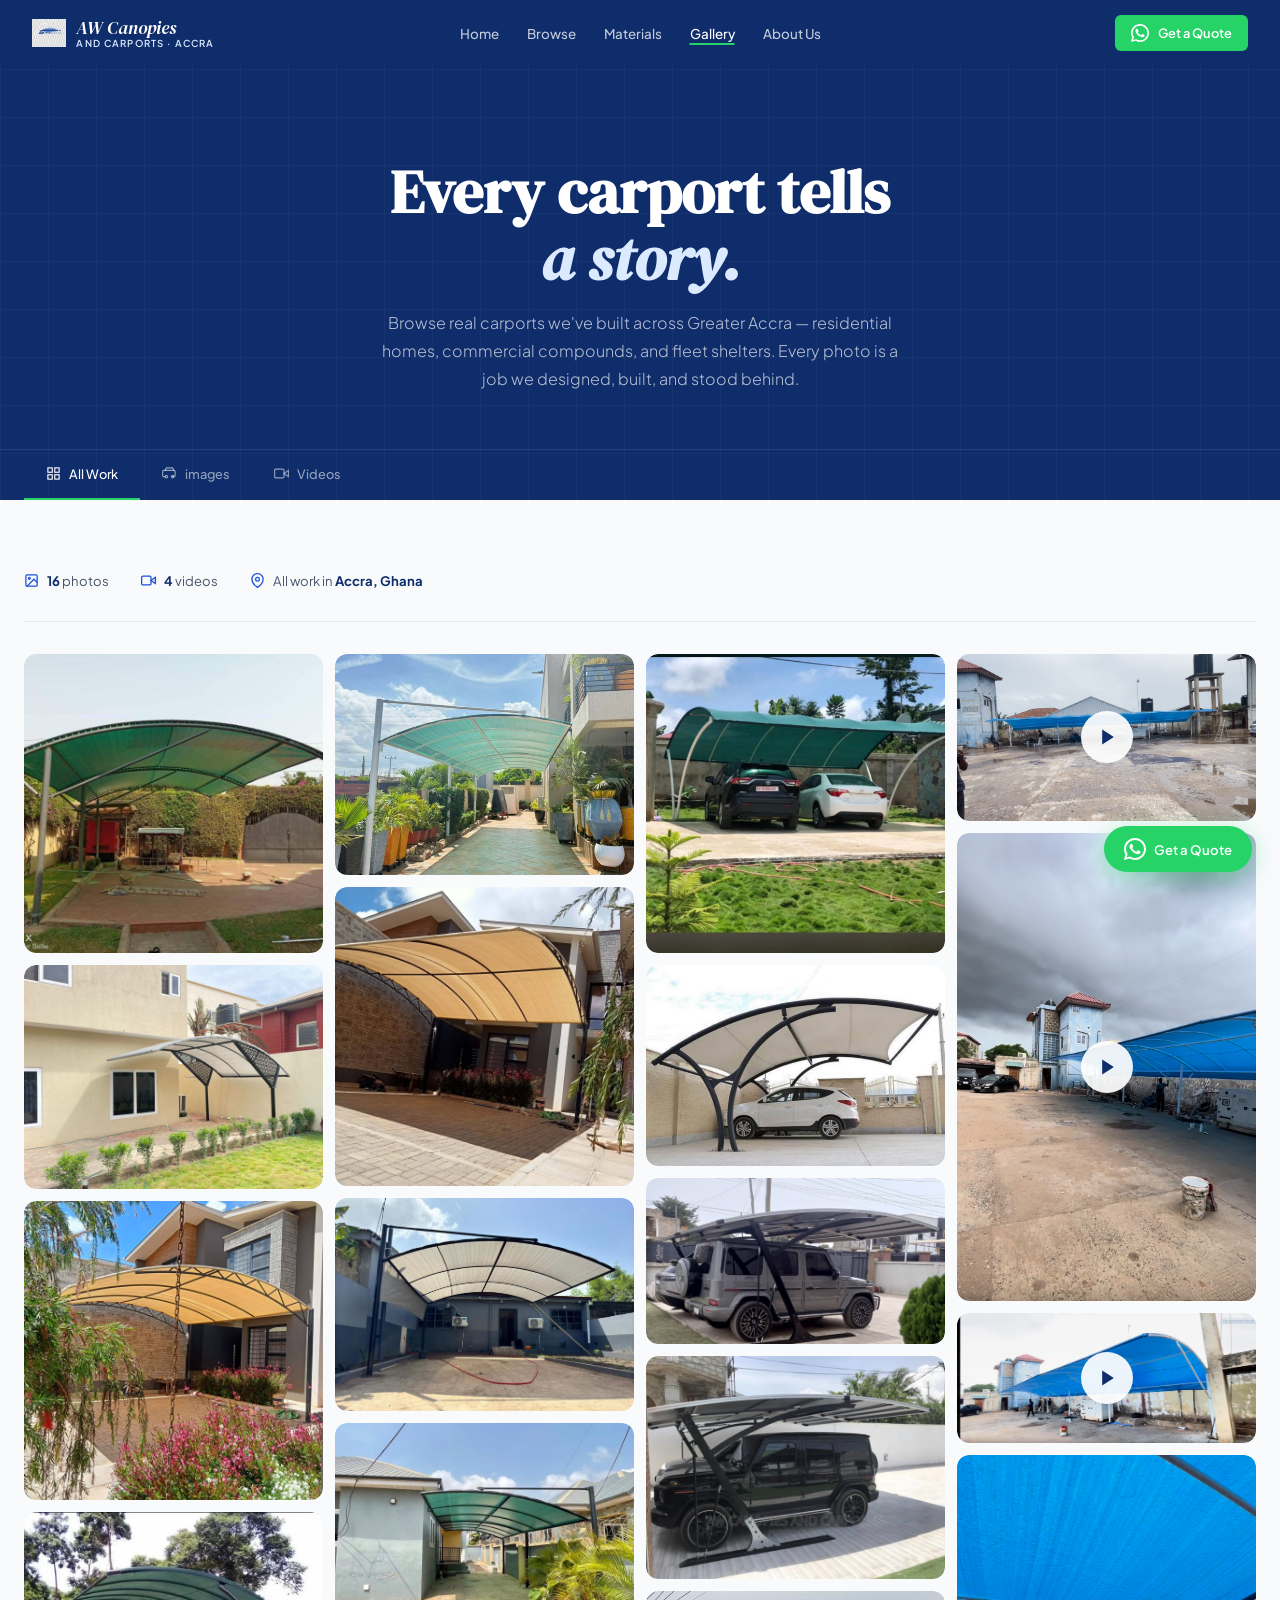
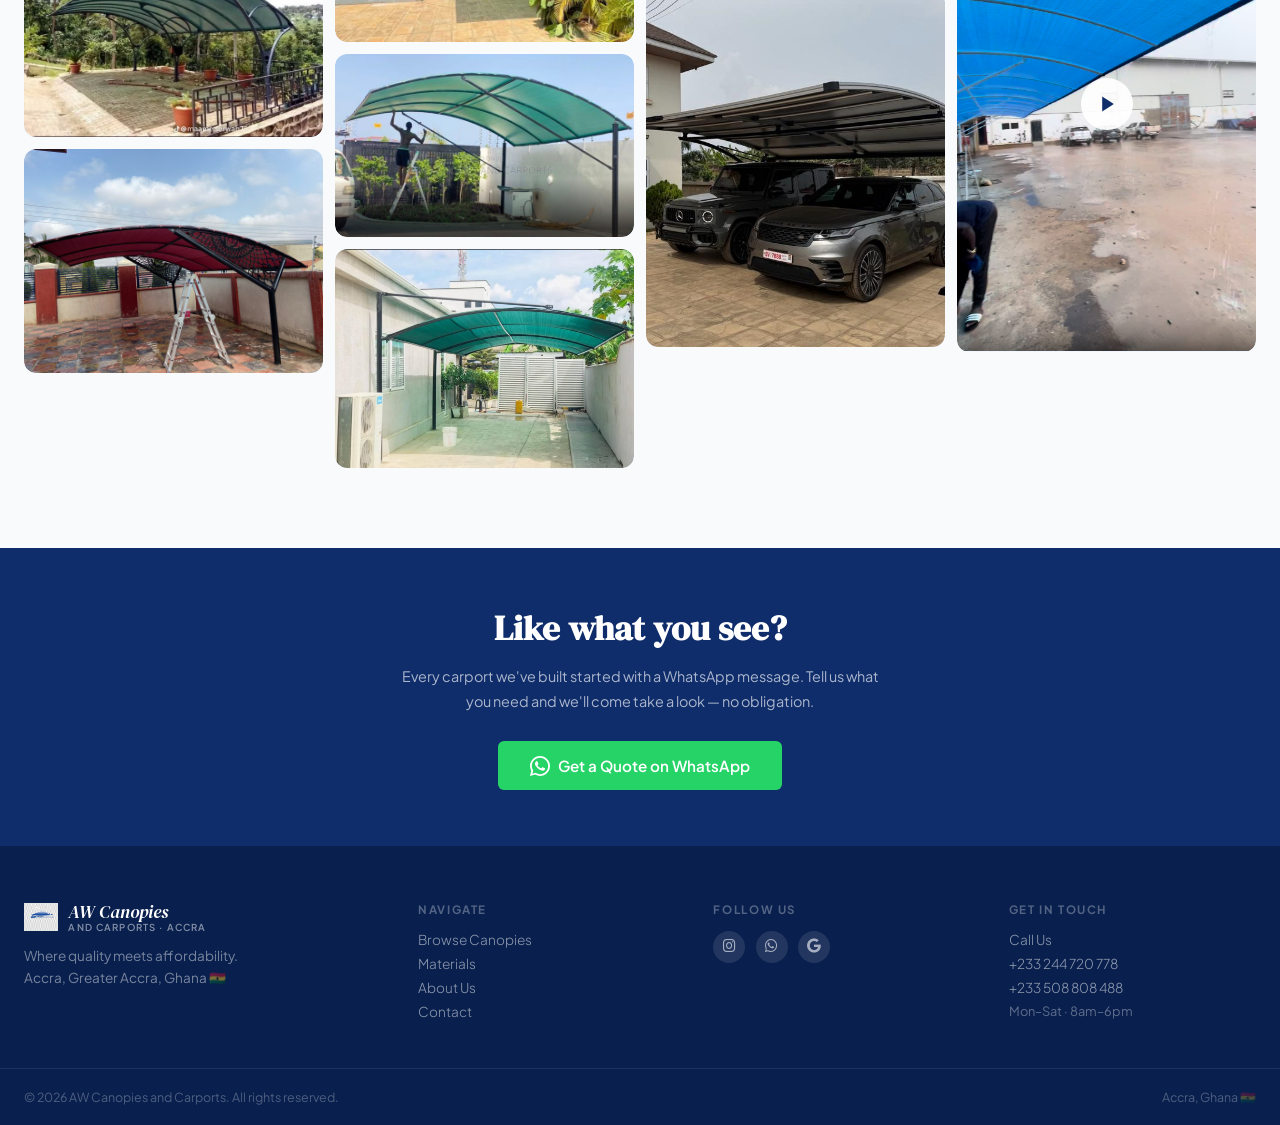
==== commit e68bd8be: "added new images remove gallery hero image" ====
--- a/gallery.html
+++ b/gallery.html
@@ -65,9 +65,6 @@
 
 <!-- ── HERO ── -->
 <section class="gallery-hero">
-  <div class="hero-bg-img">
-    <img src="https://images.unsplash.com/photo-1471174107790-a2ac65dbf9e2?w=1600&q=60" alt="" aria-hidden="true" loading="eager"/>
-  </div>
   <div class="hero-bg-grid"></div>
   <div class="hero-content">
     <h1 class="hero-title">Every carport tells<br/><em>a story.</em></h1>
--- a/gallery.css
+++ b/gallery.css
@@ -143,8 +143,6 @@
   position: relative; padding-top: 66px;
   background: var(--navy); overflow: hidden;
 }
-.hero-bg-img { position: absolute; inset: 0; }
-.hero-bg-img img { width: 100%; height: 100%; object-fit: cover; opacity: .18; }
 .hero-bg-grid {
   position: absolute; inset: 0;
   background-image:
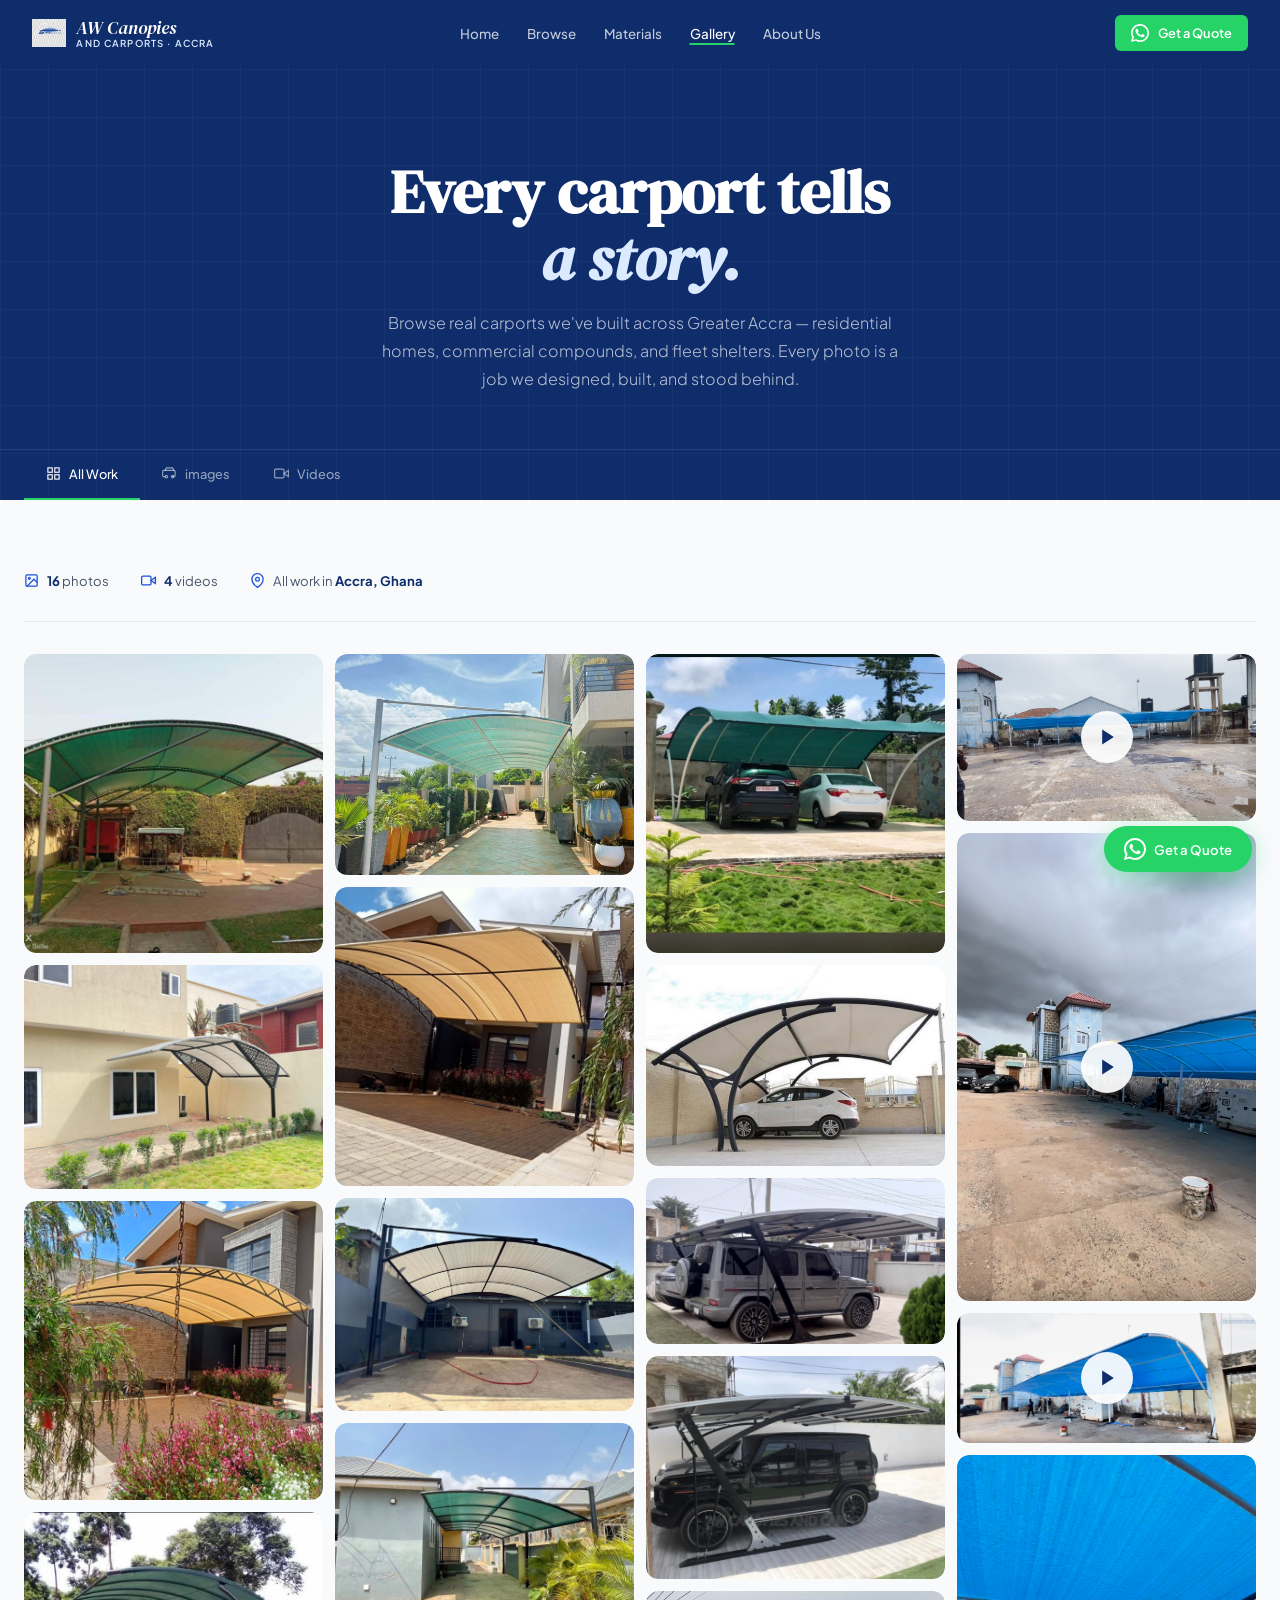
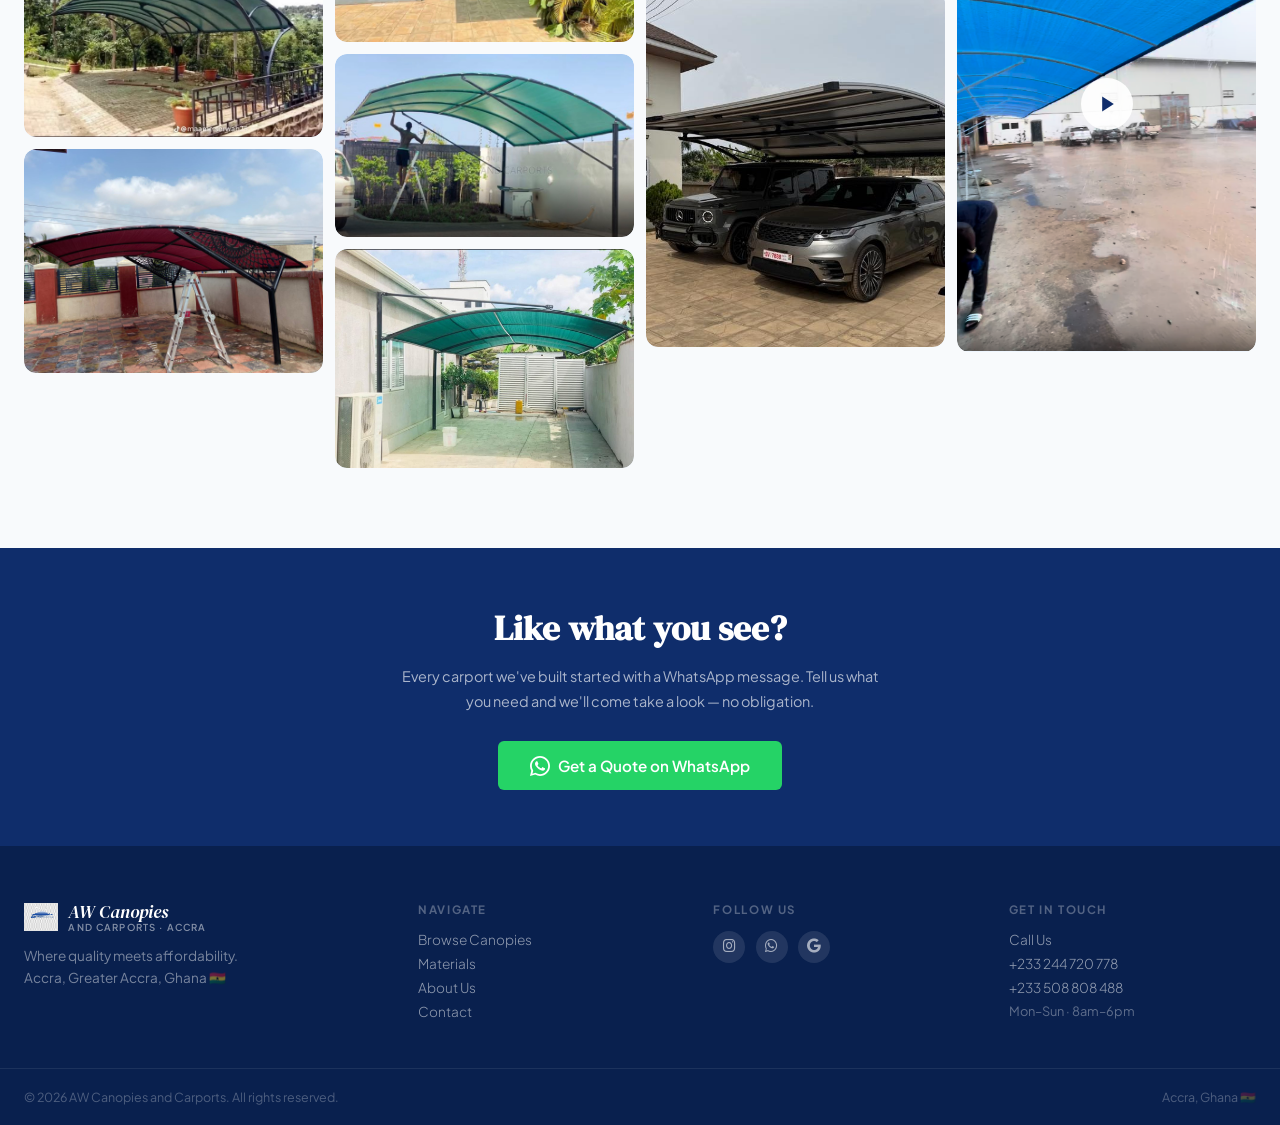
==== commit b5087bda: "updated the working hours" ====
--- a/gallery.html
+++ b/gallery.html
@@ -119,7 +119,7 @@
       <svg viewBox="0 0 64 64" fill="none"><rect x="8" y="12" width="48" height="40" rx="6" stroke="currentColor" stroke-width="2.5"/><circle cx="22" cy="26" r="4" stroke="currentColor" stroke-width="2"/><path d="M8 44l12-10 8 7 8-8 20 16" stroke="currentColor" stroke-width="2.5" stroke-linecap="round" stroke-linejoin="round"/></svg>
       <h3>No items in this category yet</h3>
       <p>Photos and videos will appear here once uploaded. Contact us on WhatsApp to see more of our work.</p>
-      <a class="wa-btn" href="https://wa.me/233000000000" target="_blank">Chat on WhatsApp</a>
+      <a class="wa-btn" href="https://wa.me/233244720778" target="_blank">Chat on WhatsApp</a>
     </div>
 
   </div>
@@ -130,7 +130,7 @@
   <h2>Like what you see?</h2>
   <p>Every carport we've built started with a WhatsApp message. Tell us what you need and we'll come take a look — no obligation.</p>
   <a class="wa-btn-lg"
-     href="https://wa.me/233000000000?text=Hi%2C+I%20saw+your+gallery+and+I%27m+interested+in+a+carport.+Can+you+help%3F"
+     href="https://wa.me/233244720778?text=Hi%2C+I%20saw+your+gallery+and+I%27m+interested+in+a+carport.+Can+you+help%3F"
      target="_blank" rel="noopener">
     <svg viewBox="0 0 24 24" fill="currentColor"><path d="M17.472 14.382c-.297-.149-1.758-.867-2.03-.967-.273-.099-.471-.148-.67.15-.197.297-.767.966-.94 1.164-.173.199-.347.223-.644.075-.297-.15-1.255-.463-2.39-1.475-.883-.788-1.48-1.761-1.653-2.059-.173-.297-.018-.458.13-.606.134-.133.298-.347.446-.52.149-.174.198-.298.298-.497.099-.198.05-.371-.025-.52-.075-.149-.669-1.612-.916-2.207-.242-.579-.487-.5-.669-.51-.173-.008-.371-.01-.57-.01-.198 0-.52.074-.792.372-.272.297-1.04 1.016-1.04 2.479 0 1.462 1.065 2.875 1.213 3.074.149.198 2.096 3.2 5.077 4.487.709.306 1.262.489 1.694.625.712.227 1.36.195 1.871.118.571-.085 1.758-.719 2.006-1.413.248-.694.248-1.289.173-1.413-.074-.124-.272-.198-.57-.347z"/><path d="M11.999 0C5.373 0 0 5.373 0 12c0 2.116.553 4.103 1.519 5.831L.017 23.949l6.256-1.641A11.945 11.945 0 0012 24c6.627 0 12-5.373 12-12S18.627 0 11.999 0zm.001 21.818a9.823 9.823 0 01-5.011-1.369l-.36-.214-3.714.975.99-3.617-.234-.371A9.818 9.818 0 012.182 12c0-5.418 4.4-9.818 9.818-9.818 5.419 0 9.818 4.4 9.818 9.818 0 5.419-4.399 9.818-9.818 9.818z"/></svg>
     Get a Quote on WhatsApp
@@ -166,10 +166,10 @@
     </div>
     <div class="footer-links">
       <h4>Get In Touch</h4>
-      <a href="https://wa.me/233244720778" target="_blank">Call Us</a>
+      <a>Call Us</a>
       <a href="tel:+233244720778">+233 244 720 778</a>
       <a href="tel:+233508808488">+233 508 808 488</a>
-      <span style="color:rgba(255,255,255,.35);font-size:.8rem;">Mon–Sat · 8am–6pm</span>
+      <span style="color:rgba(255,255,255,.35);font-size:.8rem;">Mon–Sun · 8am–6pm</span>
     </div>
   </div>
   <div class="footer-bottom">
@@ -181,7 +181,7 @@
 </footer>
 <!-- ── FLOATING WA ── -->
 <a class="float-wa"
-   href="https://wa.me/233000000000?text=Hi%2C+I%27m+interested+in+a+carport.+Can+you+help+me+with+a+quote%3F"
+   href="https://wa.me/233244720778?text=Hi%2C+I%27m+interested+in+a+carport.+Can+you+help+me+with+a+quote%3F"
    target="_blank" rel="noopener" aria-label="Chat on WhatsApp">
   <svg viewBox="0 0 24 24" fill="currentColor"><path d="M17.472 14.382c-.297-.149-1.758-.867-2.03-.967-.273-.099-.471-.148-.67.15-.197.297-.767.966-.94 1.164-.173.199-.347.223-.644.075-.297-.15-1.255-.463-2.39-1.475-.883-.788-1.48-1.761-1.653-2.059-.173-.297-.018-.458.13-.606.134-.133.298-.347.446-.52.149-.174.198-.298.298-.497.099-.198.05-.371-.025-.52-.075-.149-.669-1.612-.916-2.207-.242-.579-.487-.5-.669-.51-.173-.008-.371-.01-.57-.01-.198 0-.52.074-.792.372-.272.297-1.04 1.016-1.04 2.479 0 1.462 1.065 2.875 1.213 3.074.149.198 2.096 3.2 5.077 4.487.709.306 1.262.489 1.694.625.712.227 1.36.195 1.871.118.571-.085 1.758-.719 2.006-1.413.248-.694.248-1.289.173-1.413-.074-.124-.272-.198-.57-.347z"/><path d="M11.999 0C5.373 0 0 5.373 0 12c0 2.116.553 4.103 1.519 5.831L.017 23.949l6.256-1.641A11.945 11.945 0 0012 24c6.627 0 12-5.373 12-12S18.627 0 11.999 0zm.001 21.818a9.823 9.823 0 01-5.011-1.369l-.36-.214-3.714.975.99-3.617-.234-.371A9.818 9.818 0 012.182 12c0-5.418 4.4-9.818 9.818-9.818 5.419 0 9.818 4.4 9.818 9.818 0 5.419-4.399 9.818-9.818 9.818z"/></svg>
   <span>Get a Quote</span>
